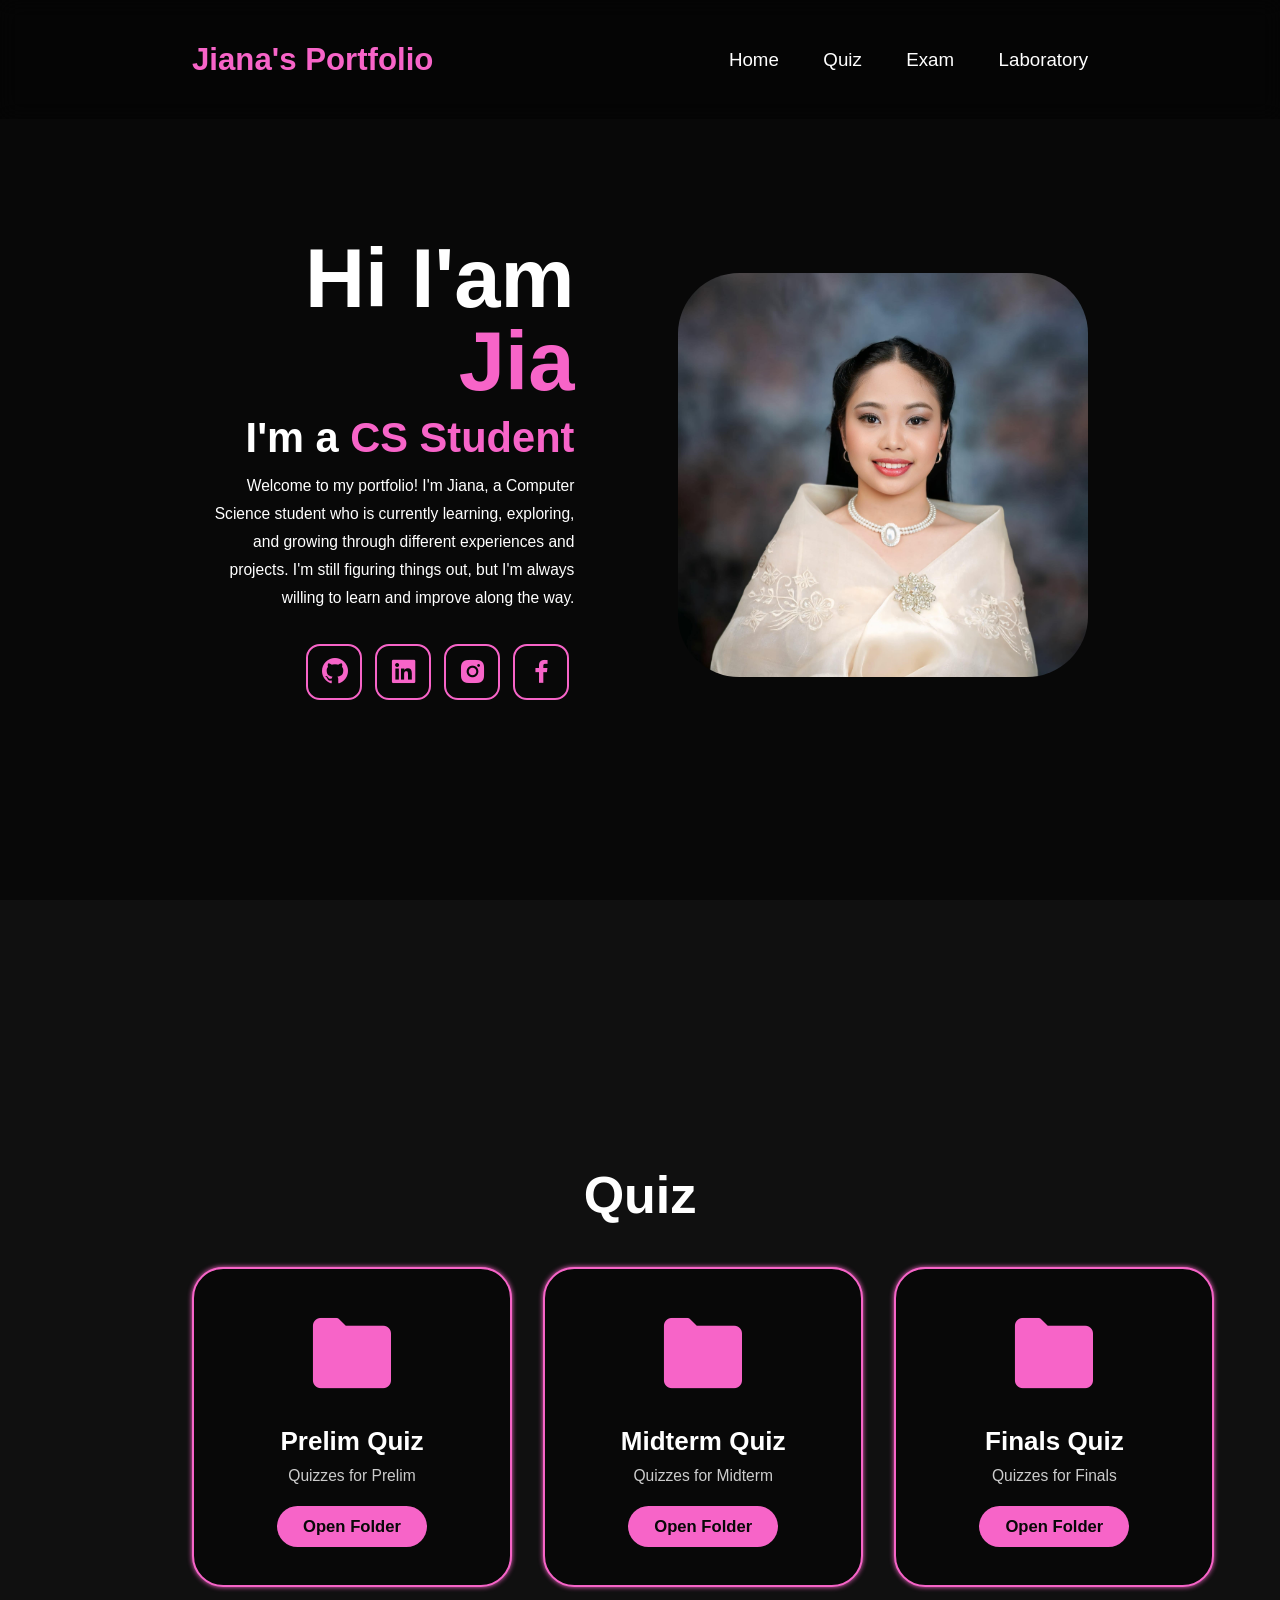
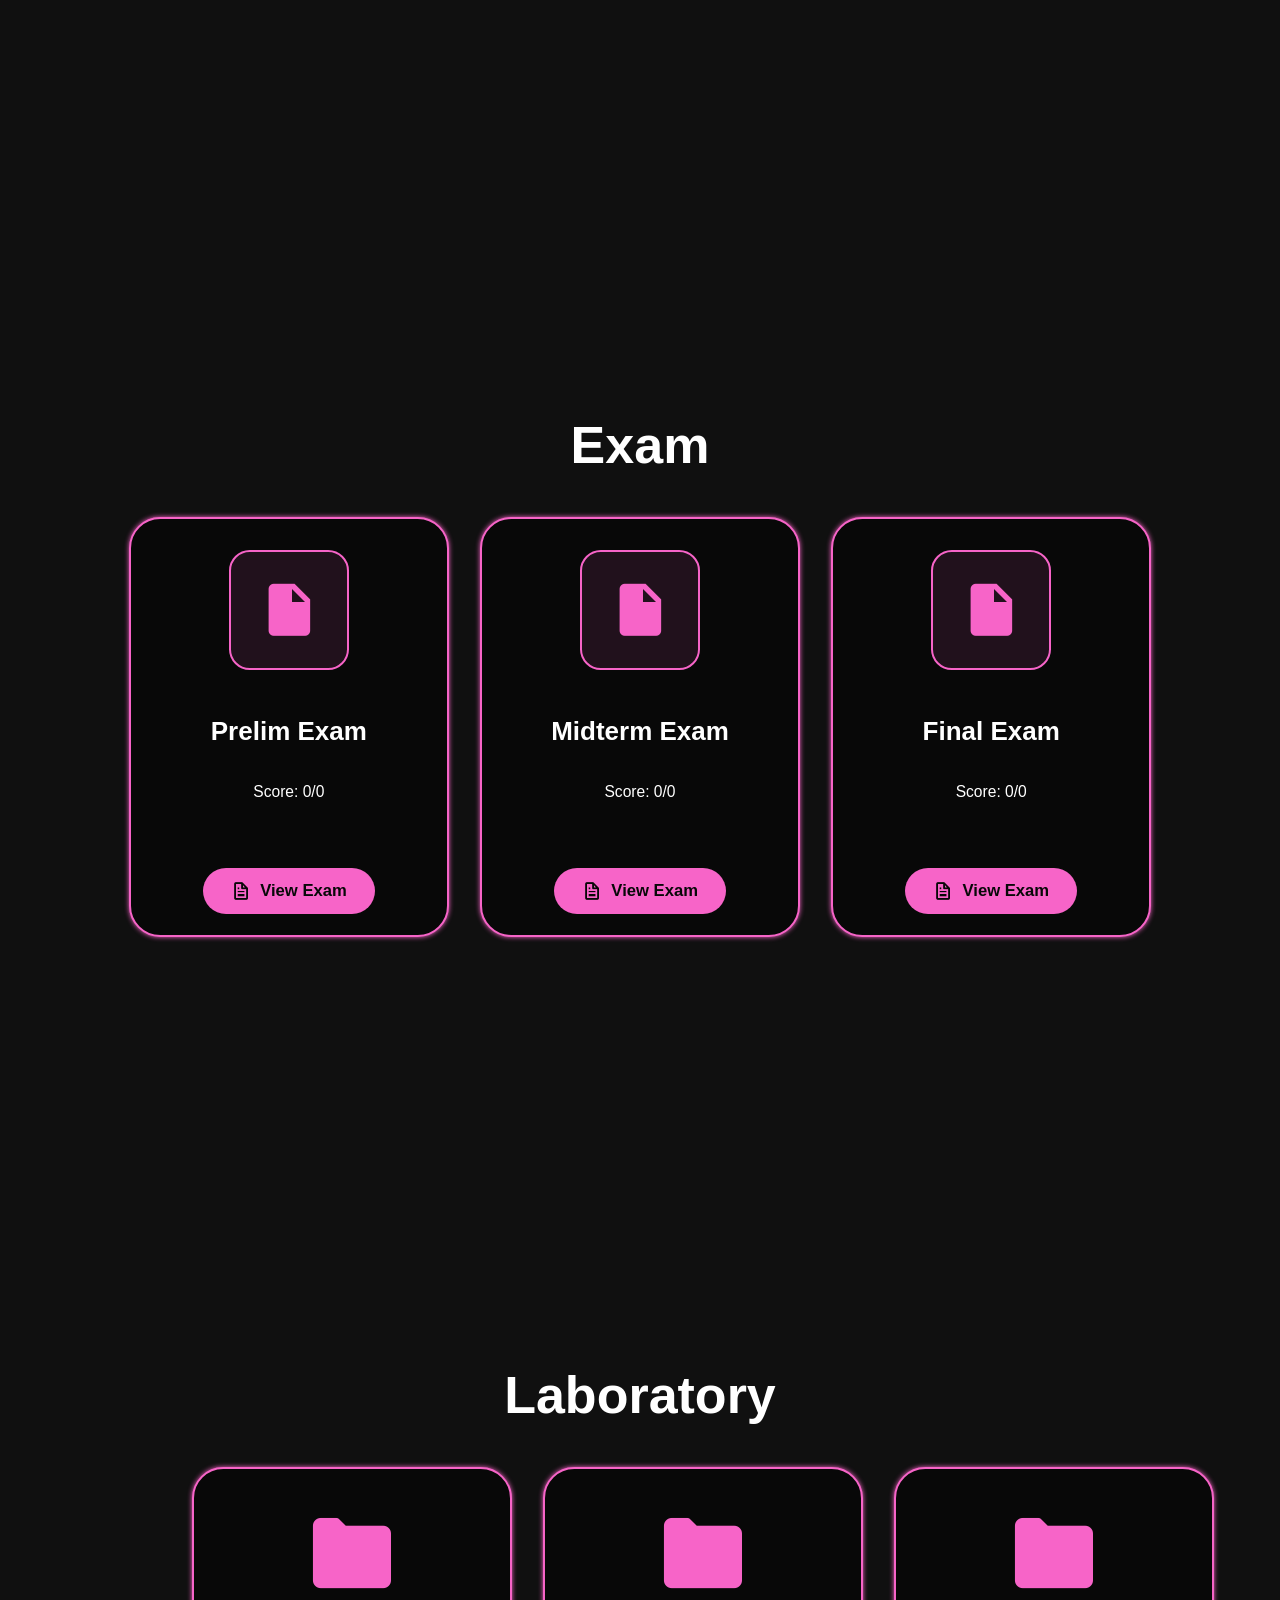
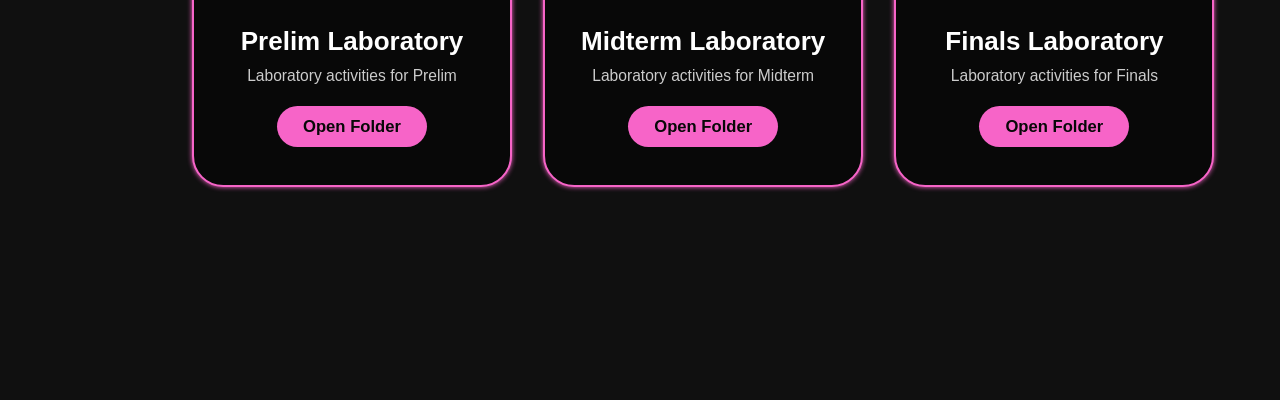
==== index.html @ 92d25e8b "Update index.html" ====
<!DOCTYPE html>
<html lang="en">

<head>
    <meta charset="UTF-8">
    <meta name="viewport" content="width=device-width, initial-scale=1.0">

    <title>Jiana | Portfolio</title>

    <link rel="stylesheet" href="style.css">

    <link href="https://unpkg.com/boxicons@2.1.4/css/boxicons.min.css"
        rel="stylesheet">
</head>

<body>

<!-- ETO HEADER BOI-->

    <header class="header">

        <a href="#home" class="logo">
            <span>Jiana's Portfolio</span>
        </a>

        <nav class="navbar">

            <a href="#home">Home</a>

            <a href="#quiz">Quiz</a>

            <a href="#exam">Exam</a>

            <a href="#laboratory">Laboratory</a>

        </nav>

    </header>

<!-- ETO HOME SECTION BOI-->

    <section class="home" id="home">

        <div class="home-content">

            <h1>
                Hi I'am <span>Jia</span>
            </h1>

            <h3>
                I'm a <span>CS Student</span>
            </h3>

            <p>
                Welcome to my portfolio! I'm Jiana, a Computer Science
                student who is currently learning, exploring, and growing
                through different experiences and projects. I'm still
                figuring things out, but I'm always willing to learn and
                improve along the way.
            </p>

<!-- ETO SOCMED SECTION BOI-->

            <div class="social-icons">

                <a href="https://github.com/jianamaee/jianamaee.github.io"
                    target="_blank">
                    <i class="bx bxl-github"></i>
                </a>

                <a href="https://www.linkedin.com/in/jiana-mae-pelones-a56b57372"
                    target="_blank">
                    <i class="bx bxl-linkedin-square"></i>
                </a>

                <a href="https://www.instagram.com/jmyowui/?__pwa=1"
                    target="_blank">
                    <i class="bx bxl-instagram-alt"></i>
                </a>

                <a href="https://web.facebook.com/"
                    target="_blank">
                    <i class="bx bxl-facebook"></i>
                </a>

            </div>

        </div>

        <div class="home-img">

            <img src="images/formal.jpeg"
                alt="Jiana Formal Photo">

        </div>

    </section>

<!-- ETO QUIZ SECTION BOI-->

    <section class="projects" id="quiz">

        <h2 class="heading">
            Quiz
        </h2>

        <!-- QUIZ FOLDERS BOI -->

        <div class="folder-container"
            id="quiz-folder-container">

            <!-- PRELIM FOLDER BOI -->

            <div class="folder-card"
                onclick="openFolder('quiz-prelim', 'quiz')">

                <div class="folder-icon">
                    <i class="bx bxs-folder"></i>
                </div>

                <h3>
                    Prelim Quiz
                </h3>

                <p>
                    Quizzes for Prelim
                </p>

                <button class="folder-btn">
                    Open Folder
                </button>

            </div>

            <!-- MIDTERM FOLDER BOI -->

            <div class="folder-card"
                onclick="openFolder('quiz-midterm', 'quiz')">

                <div class="folder-icon">
                    <i class="bx bxs-folder"></i>
                </div>

                <h3>
                    Midterm Quiz
                </h3>

                <p>
                    Quizzes for Midterm
                </p>

                <button class="folder-btn">
                    Open Folder
                </button>

            </div>

            <!-- FINALS FOLDER BOI -->

            <div class="folder-card"
                onclick="openFolder('quiz-finals', 'quiz')">

                <div class="folder-icon">
                    <i class="bx bxs-folder"></i>
                </div>

                <h3>
                    Finals Quiz
                </h3>

                <p>
                    Quizzes for Finals
                </p>

                <button class="folder-btn">
                    Open Folder
                </button>

            </div>

        </div>

<!-- ETO PRELIM QUIZ SECTION BOI-->

        <div class="folder-content"
            id="quiz-prelim">

            <div class="folder-header">

                <button class="back-btn"
                    onclick="closeFolder('quiz-prelim', 'quiz')">

                    <i class="bx bx-arrow-back"></i>

                    Back to Quiz

                </button>


                <h2>

                    <i class="bx bxs-folder"></i>

                    Prelim Quiz

                </h2>

            </div>


            <div class="file-container">


                <!-- QUIZ 1 -->

                <div class="file-card">

                    <img src="quiz1.png"
                        alt="Quiz 1">

                    <div class="file-info">

                        <h3>
                            Quiz 1
                        </h3>

                        <p>
                            Score: 16/20
                        </p>

                        <a href="https://docs.google.com/forms/d/e/1FAIpQLSeJZP2SgU9NLHQfb4VTWQgfbQNA5-IDbpZN1yEK4TY5fTyEYQ/alreadyresponded?hr_submission=ChkIm52i_74UEhAIvcutxLwZEgcIxJjEza4ZEAE"
                            target="_blank"
                            class="btn">

                            <i class="bx bx-file"></i>

                            View Quiz

                        </a>

                    </div>

                </div>


                <!-- QUIZ 2 -->

                <div class="file-card">

                    <div class="file-icon">

                        <i class="bx bxs-file-blank"></i>

                    </div>

                    <div class="file-info">

                        <h3>
                            Quiz 2
                        </h3>

                        <p>
                            Coming soon
                        </p>

                        <a href="#"
                            class="btn disabled-btn">

                            <i class="bx bx-lock"></i>

                            Not Available

                        </a>

                    </div>

                </div>

                <!-- QUIZ 3 -->

                <div class="file-card">

                    <div class="file-icon">

                        <i class="bx bxs-file-blank"></i>

                    </div>

                    <div class="file-info">

                        <h3>
                            Quiz 3
                        </h3>

                        <p>
                            Coming soon
                        </p>

                        <a href="#"
                            class="btn disabled-btn">

                            <i class="bx bx-lock"></i>

                            Not Available

                        </a>

                    </div>

                </div>

            </div>

        </div>

<!-- ETO MIDTERM QUIZ SECTION BOI-->

        <div class="folder-content"
            id="quiz-midterm">

            <div class="folder-header">

                <button class="back-btn"
                    onclick="closeFolder('quiz-midterm', 'quiz')">

                    <i class="bx bx-arrow-back"></i>

                    Back to Quiz

                </button>


                <h2>

                    <i class="bx bxs-folder"></i>

                    Midterm Quiz

                </h2>

            </div>


            <div class="file-container">


                <div class="file-card">

                    <div class="file-icon">

                        <i class="bx bxs-file-blank"></i>

                    </div>

                    <div class="file-info">

                        <h3>
                            Quiz 1
                        </h3>

                        <p>
                            Coming soon
                        </p>

                        <a href="#"
                            class="btn disabled-btn">

                            <i class="bx bx-lock"></i>

                            Not Available

                        </a>

                    </div>

                </div>


                <div class="file-card">

                    <div class="file-icon">

                        <i class="bx bxs-file-blank"></i>

                    </div>

                    <div class="file-info">

                        <h3>
                            Quiz 2
                        </h3>

                        <p>
                            Coming soon
                        </p>

                        <a href="#"
                            class="btn disabled-btn">

                            <i class="bx bx-lock"></i>

                            Not Available

                        </a>

                    </div>

                </div>

            </div>

        </div>

<!-- ETO FINALS QUIZ SECTION BOI-->

        <div class="folder-content"
            id="quiz-finals">

            <div class="folder-header">

                <button class="back-btn"
                    onclick="closeFolder('quiz-finals', 'quiz')">

                    <i class="bx bx-arrow-back"></i>

                    Back to Quiz

                </button>

                <h2>

                    <i class="bx bxs-folder"></i>

                    Finals Quiz

                </h2>

            </div>

            <div class="file-container">

                <div class="file-card">

                    <div class="file-icon">

                        <i class="bx bxs-file-blank"></i>

                    </div>

                    <div class="file-info">

                        <h3>
                            Quiz 1
                        </h3>

                        <p>
                            Coming soon
                        </p>

                        <a href="#"
                            class="btn disabled-btn">

                            <i class="bx bx-lock"></i>

                            Not Available

                        </a>

                    </div>

                </div>


                <div class="file-card">

                    <div class="file-icon">

                        <i class="bx bxs-file-blank"></i>

                    </div>

                    <div class="file-info">

                        <h3>
                            Quiz 2
                        </h3>

                        <p>
                            Coming soon
                        </p>

                        <a href="#"
                            class="btn disabled-btn">

                            <i class="bx bx-lock"></i>

                            Not Available

                        </a>

                    </div>

                </div>

            </div>

        </div>

    </section>



<!-- ETO EXAM SECTION BOI-->

<section class="projects" id="exam">

    <h2 class="heading">
        Exam
    </h2>


    <div class="projects-box">

        <!-- PRELIM EXAM -->

        <div class="project-card">

            <div class="file-icon">

                <i class="bx bxs-file-blank"></i>

            </div>

            <h3>
                Prelim Exam
            </h3>

            <p>
                Score: 0/0
            </p>

            <a href="#"
                target="_blank"
                class="btn">

                <i class="bx bx-file"></i>

                View Exam

            </a>

        </div>

        <!-- MIDTERM EXAM -->

        <div class="project-card">

            <div class="file-icon">

                <i class="bx bxs-file-blank"></i>

            </div>

            <h3>
                Midterm Exam
            </h3>

            <p>
                Score: 0/0
            </p>

            <a href="#"
                target="_blank"
                class="btn">

                <i class="bx bx-file"></i>

                View Exam

            </a>

        </div>

        <!-- FINALS EXAM -->

        <div class="project-card">

            <div class="file-icon">

                <i class="bx bxs-file-blank"></i>

            </div>

            <h3>
                Final Exam
            </h3>

            <p>
                Score: 0/0
            </p>

            <a href="#"
                target="_blank"
                class="btn">

                <i class="bx bx-file"></i>

                View Exam

            </a>

        </div>


    </div>

</section>

    <!-- LABORATORY SECTION BOI-->

    <section class="projects" id="laboratory">

        <h2 class="heading">
            Laboratory
        </h2>

        <!-- LABORATORY FOLDERS -->

        <div class="folder-container"
            id="laboratory-folder-container">


            <!-- PRELIM -->

            <div class="folder-card"
                onclick="openFolder('lab-prelim', 'laboratory')">

                <div class="folder-icon">
                    <i class="bx bxs-folder"></i>
                </div>

                <h3>
                    Prelim Laboratory
                </h3>

                <p>
                    Laboratory activities for Prelim
                </p>

                <button class="folder-btn">
                    Open Folder
                </button>

            </div>

            <!-- MIDTERM -->

            <div class="folder-card"
                onclick="openFolder('lab-midterm', 'laboratory')">

                <div class="folder-icon">
                    <i class="bx bxs-folder"></i>
                </div>

                <h3>
                    Midterm Laboratory
                </h3>

                <p>
                    Laboratory activities for Midterm
                </p>

                <button class="folder-btn">
                    Open Folder
                </button>

            </div>

            <!-- FINALS -->

            <div class="folder-card"
                onclick="openFolder('lab-finals', 'laboratory')">

                <div class="folder-icon">
                    <i class="bx bxs-folder"></i>
                </div>

                <h3>
                    Finals Laboratory
                </h3>

                <p>
                    Laboratory activities for Finals
                </p>

                <button class="folder-btn">
                    Open Folder
                </button>

            </div>

        </div>

        <!-- PRELIM LABORATORY -->

        <div class="folder-content"
            id="lab-prelim">

            <div class="folder-header">

                <button class="back-btn"
                    onclick="closeFolder('lab-prelim', 'laboratory')">

                    <i class="bx bx-arrow-back"></i>

                    Back to Laboratory

                </button>


                <h2>

                    <i class="bx bxs-folder"></i>

                    Prelim Laboratory

                </h2>

            </div>

            <div class="file-container">

                <!-- LAB 1 -->

                <div class="file-card">

                    <img src="lab1.png"
                        alt="Virtual Machine Deployment">

                    <div class="file-info">

                        <h3>
                            Virtual Machine Deployment
                        </h3>

                        <p>
                            Laboratory 1
                        </p>

                        <a href="lab1-Pelones.pdf"
                            target="_blank"
                            class="btn">

                            <i class="bx bx-file"></i>

                            View Laboratory

                        </a>

                    </div>

                </div>

                <!-- LAB 2 -->

                <div class="file-card">

                    <img src="lab2.png"
                        alt="Virtual Server Installation">

                    <div class="file-info">

                        <h3>
                            Virtual Server Installation
                        </h3>

                        <p>
                            Laboratory 2
                        </p>

                        <a href="LabAct2_Pelones.pdf"
                            target="_blank"
                            class="btn">

                            <i class="bx bx-file"></i>

                            View Laboratory

                        </a>

                    </div>

                </div>

                <!-- LAB 3 -->

                <div class="file-card">

                    <div class="file-icon">

                        <i class="bx bxs-file-pdf"></i>

                    </div>

                    <div class="file-info">

                        <h3>
                            Laboratory 3
                        </h3>

                        <p>
                            Coming soon
                        </p>

                        <a href="#"
                            class="btn disabled-btn">

                            <i class="bx bx-lock"></i>

                            Not Available

                        </a>

                    </div>

                </div>

            </div>

        </div>

        <!-- MIDTERM LABORATORY -->

        <div class="folder-content"
            id="lab-midterm">

            <div class="folder-header">

                <button class="back-btn"
                    onclick="closeFolder('lab-midterm', 'laboratory')">

                    <i class="bx bx-arrow-back"></i>

                    Back to Laboratory

                </button>

                <h2>

                    <i class="bx bxs-folder"></i>

                    Midterm Laboratory

                </h2>

            </div>

            <div class="file-container">

                <div class="file-card">

                    <div class="file-icon">

                        <i class="bx bxs-file-pdf"></i>

                    </div>

                    <div class="file-info">

                        <h3>
                            Laboratory 1
                        </h3>

                        <p>
                            Coming soon
                        </p>

                        <a href="#"
                            class="btn disabled-btn">

                            <i class="bx bx-lock"></i>

                            Not Available

                        </a>

                    </div>

                </div>

                <div class="file-card">

                    <div class="file-icon">

                        <i class="bx bxs-file-pdf"></i>

                    </div>

                    <div class="file-info">

                        <h3>
                            Laboratory 2
                        </h3>

                        <p>
                            Coming soon
                        </p>

                        <a href="#"
                            class="btn disabled-btn">

                            <i class="bx bx-lock"></i>

                            Not Available

                        </a>

                    </div>

                </div>

            </div>

        </div>

        <!-- FINALS LABORATORY -->

        <div class="folder-content"
            id="lab-finals">

            <div class="folder-header">

                <button class="back-btn"
                    onclick="closeFolder('lab-finals', 'laboratory')">

                    <i class="bx bx-arrow-back"></i>

                    Back to Laboratory

                </button>

                <h2>

                    <i class="bx bxs-folder"></i>

                    Finals Laboratory

                </h2>

            </div>

            <div class="file-container">

                <div class="file-card">

                    <div class="file-icon">

                        <i class="bx bxs-file-pdf"></i>

                    </div>

                    <div class="file-info">

                        <h3>
                            Laboratory 1
                        </h3>

                        <p>
                            Coming soon
                        </p>

                        <a href="#"
                            class="btn disabled-btn">

                            <i class="bx bx-lock"></i>

                            Not Available

                        </a>

                    </div>

                </div>

                <div class="file-card">

                    <div class="file-icon">

                        <i class="bx bxs-file-pdf"></i>

                    </div>

                    <div class="file-info">

                        <h3>
                            Laboratory 2
                        </h3>

                        <p>
                            Coming soon
                        </p>

                        <a href="#"
                            class="btn disabled-btn">

                            <i class="bx bx-lock"></i>

                            Not Available

                        </a>

                    </div>

                </div>

            </div>

        </div>

    </section>

    <script src="script.js"></script>

</body>

</html>
---- style.css ----
* {
margin: 0;
padding: 0;
box-sizing: border-box;
text-decoration: none;
scroll-behavior: smooth;
font-family: coolvetica, sans-serif;
}

:root {
--bg-color: #080808;
--second-bg-color: #101010;
--text-color: #ffffff;
--main-color: #f764c8;
}

html {
font-size: 65%;
overflow-x: hidden;
scroll-behavior: smooth;
}

body {
background: var(--bg-color);
color: var(--text-color);
}

.header {
position: fixed;
width: 100%;
top: 0;
left: 0;
padding: 4rem 15%;
background: rgba(0, 0, 0, 0.3);
backdrop-filter: blur(10px);
display: flex;
justify-content: space-between;
align-items: center;
z-index: 1000;
}

.logo {
font-size: 3rem;
color: var(--text-color);
font-weight: 800;
cursor: pointer;
transition: 0.3s ease-in-out;
}

.logo:hover {
transform: scale(1.1);
}

span {
color: var(--main-color);
}

.navbar a {
font-size: 1.8rem;
color: var(--text-color);
margin-left: 4rem;
font-weight: 500;
transition: 0.3s ease-in-out;
border-bottom: 3px solid transparent;
}

.navbar a:hover {
color: var(--main-color);
border-bottom: 3px solid var(--main-color);
}

section {
min-height: 100vh;
height: 100vh;
padding: 12rem 15% 5rem;
scroll-margin-top: 0;
}

.home {
min-height: 100vh;
height: 100vh;
display: flex;
align-items: center;
justify-content: center;
gap: 10rem;
padding: 10rem 15% 5rem;
}

.home-content {
display: flex;
flex-direction: column;
align-items: flex-end;
text-align: right;
}

.home-content h1 {
font-size: 8rem;
font-weight: 700;
margin-top: 1.5rem;
line-height: 1;
}

.home-content h3 {
margin: 1rem 0;
font-size: 4rem;
}

.home-content p {
font-size: 1.5rem;
font-weight: 500;
line-height: 1.8;
}

.home-img img {
width: 32vw;
border-radius: 15%;
transition: 0.4s ease-in-out;
}

.social-icons a {
display: inline-flex;
justify-content: center;
align-items: center;
font-size: 3rem;
padding: 1rem;
background: transparent;
border: 2px solid var(--main-color);
border-radius: 25%;
color: var(--main-color);
margin: 3rem 0.5rem;
transition: 0.5s ease-in-out;
}

.social-icons a:hover {
color: var(--text-color);
background: var(--main-color);
}     

.btn {
display: inline-flex;
align-items: center;
justify-content: center;
gap: 0.5rem;
padding: 1rem 2.5rem;
background: var(--main-color);
color: #080808;
border: 2px solid transparent;
border-radius: 3rem;
font-size: 1.6rem;
font-weight: 600;
cursor: pointer;
transition: 0.3s ease-in-out;
}

.btn:hover {
transform: scale(1.05);
}

::-webkit-scrollbar {
width: 20px;
}

::-webkit-scrollbar-thumb {
background-color: var(--main-color);
}

::-webkit-scrollbar-track {
background-color: var(--bg-color);
}

.projects {
height: 100vh;
min-height: 100vh;
background-color: var(--second-bg-color);
display: flex;
flex-direction: column;
align-items: center;
justify-content: center;
padding: 10rem 15% 5rem;
overflow: hidden;
}

.projects .heading {
text-align: center;
font-size: 5rem;
margin-bottom: 4rem;
color: var(--text-color);
}

.folder-container {
width: 100%;
display: grid;
grid-template-columns: repeat(3, 1fr);
justify-items: center;
align-items: stretch;
gap: 3rem;
}

.folder-card {
width: 320px;
min-height: 320px;
background-color: var(--bg-color);
border: 2px solid var(--main-color);
border-radius: 3rem;
padding: 3rem 2rem;
display: flex;
flex-direction: column;
align-items: center;
justify-content: center;
text-align: center;
cursor: pointer;
box-shadow: 0 0 5px var(--main-color);
transition: 0.3s ease;
}

.folder-card:hover {
transform: translateY(-10px);
box-shadow:
    0 0 15px var(--main-color),
    0 0 30px rgba(247, 100, 200, 0.3);
}

.folder-icon {
font-size: 9rem;
color: var(--main-color);
margin-bottom: 1rem;
transition: 0.3s ease;
}

.folder-card:hover .folder-icon {
transform: scale(1.1);
}

.folder-card h3 {
font-size: 2.5rem;
margin-bottom: 1rem;
}

.folder-card p {
font-size: 1.5rem;
color: #cccccc;
margin-bottom: 2rem;
}

.folder-btn {
padding: 1rem 2.5rem;
border: none;
border-radius: 3rem;
background-color: var(--main-color);
color: var(--bg-color);
font-size: 1.6rem;
font-weight: 600;
cursor: pointer;
transition: 0.3s ease;
}

.folder-btn:hover {
transform: scale(1.05);
}

.folder-content {
display: none;
width: 100%;
height: 100%;
animation: folderOpen 0.4s ease;
}

.folder-content.active {
display: block;
}

@keyframes folderOpen {
from {
    opacity: 0;
    transform: translateY(20px);
}

to {
    opacity: 1;
    transform: translateY(0);
    }

}

.folder-header {
width: 100%;
display: flex;
flex-direction: column;
align-items: flex-start;
gap: 2rem;
margin-bottom: 4rem;
}

.folder-header h2 {
font-size: 4rem;
color: var(--text-color);
display: flex;
align-items: center;
gap: 1rem;
}

.folder-header h2 i {
color: var(--main-color);
}

.back-btn {
display: flex;
align-items: center;
gap: 0.7rem;
background: transparent;
color: var(--main-color);
border: 2px solid var(--main-color);
border-radius: 3rem;
padding: 1rem 2rem;
font-size: 1.5rem;
font-weight: 600;
cursor: pointer;
transition: 0.3s ease;
}

.back-btn:hover {
background-color: var(--main-color);
color: var(--bg-color);
transform: scale(1.03);
}

.file-container {
width: 100%;
display: grid;
grid-template-columns: repeat(3, 1fr);
gap: 3rem;
justify-items: center;
}

.file-card {
width: 320px;
min-height: 380px;
background-color: var(--bg-color);
border: 2px solid rgba(247, 100, 200, 0.5);
border-radius: 2.5rem;
padding: 2rem;
display: flex;
flex-direction: column;
align-items: center;
justify-content: center;
text-align: center;
transition: 0.3s ease;
}

.file-card:hover {
border-color: var(--main-color);
box-shadow: 0 0 15px var(--main-color);
transform: translateY(-5px);
}

.file-card img {
width: 240px;
height: 150px;
object-fit: cover;
border-radius: 1.5rem;
margin-bottom: 2rem;
}

.file-icon {
font-size: 10rem;
color: var(--main-color);
margin-bottom: 2rem;
}

.file-info h3 {
font-size: 2.2rem;
margin-bottom: 1rem;
}

.file-info p {
font-size: 1.5rem;
color: #cccccc;
margin-bottom: 2rem;
}

.disabled-btn {
background-color: #555555;
color: #aaaaaa;
cursor: not-allowed;
pointer-events: none;
}

@media (max-width: 1100px) {
.header {
padding: 3rem 5%;
}

section {
padding: 12rem 5% 5rem;
}

.home {
gap: 5rem;
}


.folder-container {
grid-template-columns: repeat(2, 1fr);
}


.file-container {
grid-template-columns: repeat(2, 1fr);
}

.folder-card {
width: 300px;
}


.file-card {
width: 300px;
}

}

@media (max-width: 750px) {

.header {
    padding: 2rem 5%;
    }

.logo {
    font-size: 2.2rem;
    }

.navbar a {
    font-size: 1.5rem;
    margin-left: 1.5rem;
    }

.home {
    flex-direction: column;
    gap: 4rem;
    }

.home-content {
    align-items: center;
    text-align: center;
    }

.home-content h1 {
    font-size: 5rem;
    }

.home-content h3 {
    font-size: 2.5rem;
    }

.home-img img {
    width: 50vw;
    }

.projects {
    height: auto;
    min-height: 100vh;
    overflow: visible;
    }

.projects-box {
    grid-template-columns: 1fr;
    }

.folder-container {
    grid-template-columns: 1fr;
    }

.file-container {
    grid-template-columns: 1fr;
    }

.folder-card {
    width: 320px;
    }

.file-card {
    width: 320px;
    }

.projects .heading {
    font-size: 4rem;
    }

.folder-header h2 {
    font-size: 3rem;
    }

}

#exam .projects-box {
width: 100%;
display: grid;
grid-template-columns: repeat(3, 320px);
justify-content: center;
align-items: center;
gap: 3rem;
}

#exam .project-card {
width: 320px;
height: 420px;
display: flex;
flex-direction: column;
align-items: center;
justify-content: space-between;
text-align: center;
background-color: var(--bg-color);
border: 2px solid var(--main-color);
border-radius: 3rem;
padding: 2rem;
gap: 1rem;
overflow: hidden;
cursor: pointer;
box-shadow: 0 0 5px var(--main-color);
transition: 0.3s ease;
}

#exam .file-icon {
width: 120px;
height: 120px;
display: flex;
align-items: center;
justify-content: center;
margin-top: 1rem;
border-radius: 2rem;
background-color: rgba(247, 100, 200, 0.1);
border: 2px solid var(--main-color);
color: var(--main-color);
font-size: 6rem;
flex-shrink: 0;
transition: 0.3s ease;
}

#exam .project-card:hover .file-icon {
background-color: var(--main-color);
color: var(--bg-color);
transform: scale(1.05);
}

#exam .project-card h3 {
font-size: 2.5rem;
min-height: 60px;
display: flex;
align-items: center;
justify-content: center;
text-align: center;
}

#exam .project-card p {
font-size: 1.5rem;
min-height: 40px;
display: flex;
align-items: center;
justify-content: center;
}

#exam .project-card .btn {
display: inline-flex;
align-items: center;
justify-content: center;
gap: 0.8rem;
margin-top: auto;
}

#exam .project-card .btn i {
font-size: 2rem;
}

#exam .project-card:hover {
transform: translateY(-5px);
box-shadow:
    0 0 10px var(--main-color),
    0 0 25px rgba(247, 100, 200, 0.3);
}

@media (max-width: 1100px) {
#exam .projects-box {
    grid-template-columns: repeat(2, 320px);
    }
}

@media (max-width: 750px) {
#exam .projects-box {
    grid-template-columns: 1fr;
    }

#exam .project-card {
    width: 320px;
    height: 400px;
    }

#exam .file-icon {
    width: 100px;
    height: 100px;
    font-size: 5rem;
    }
}
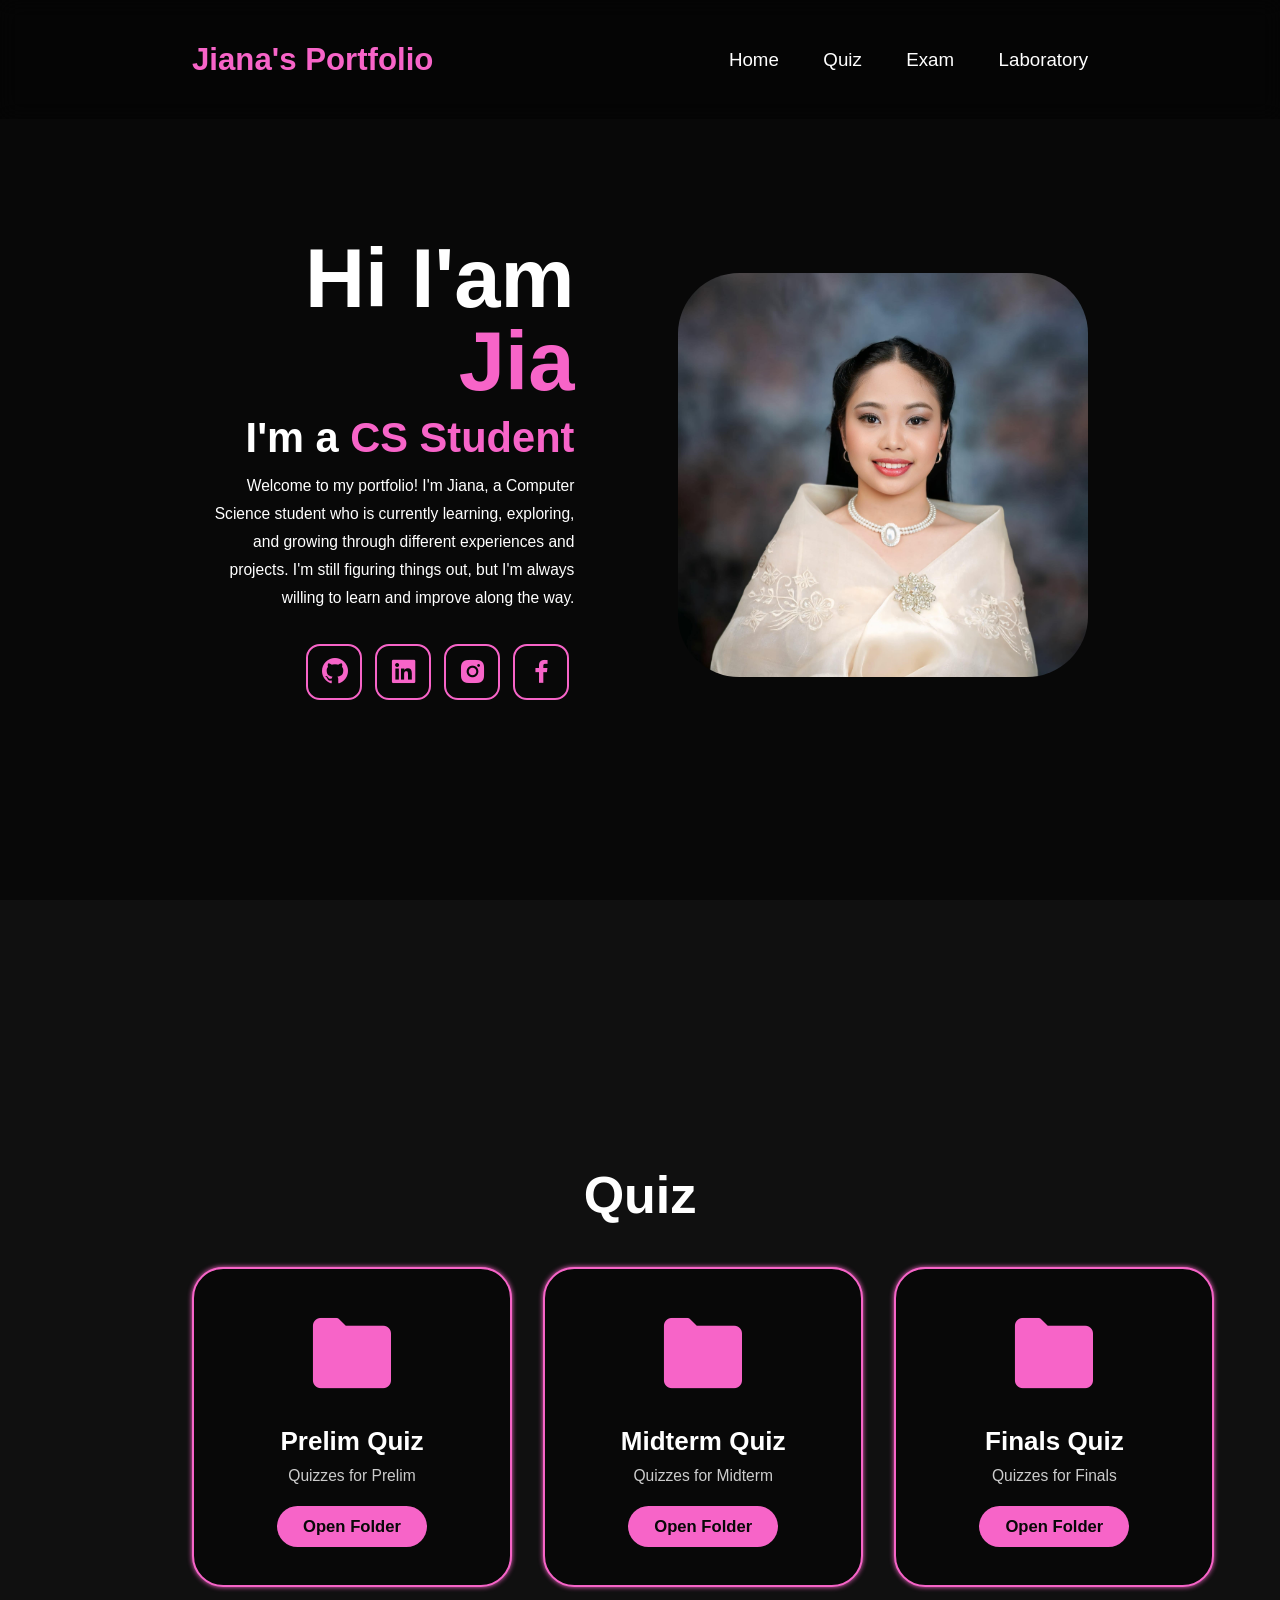
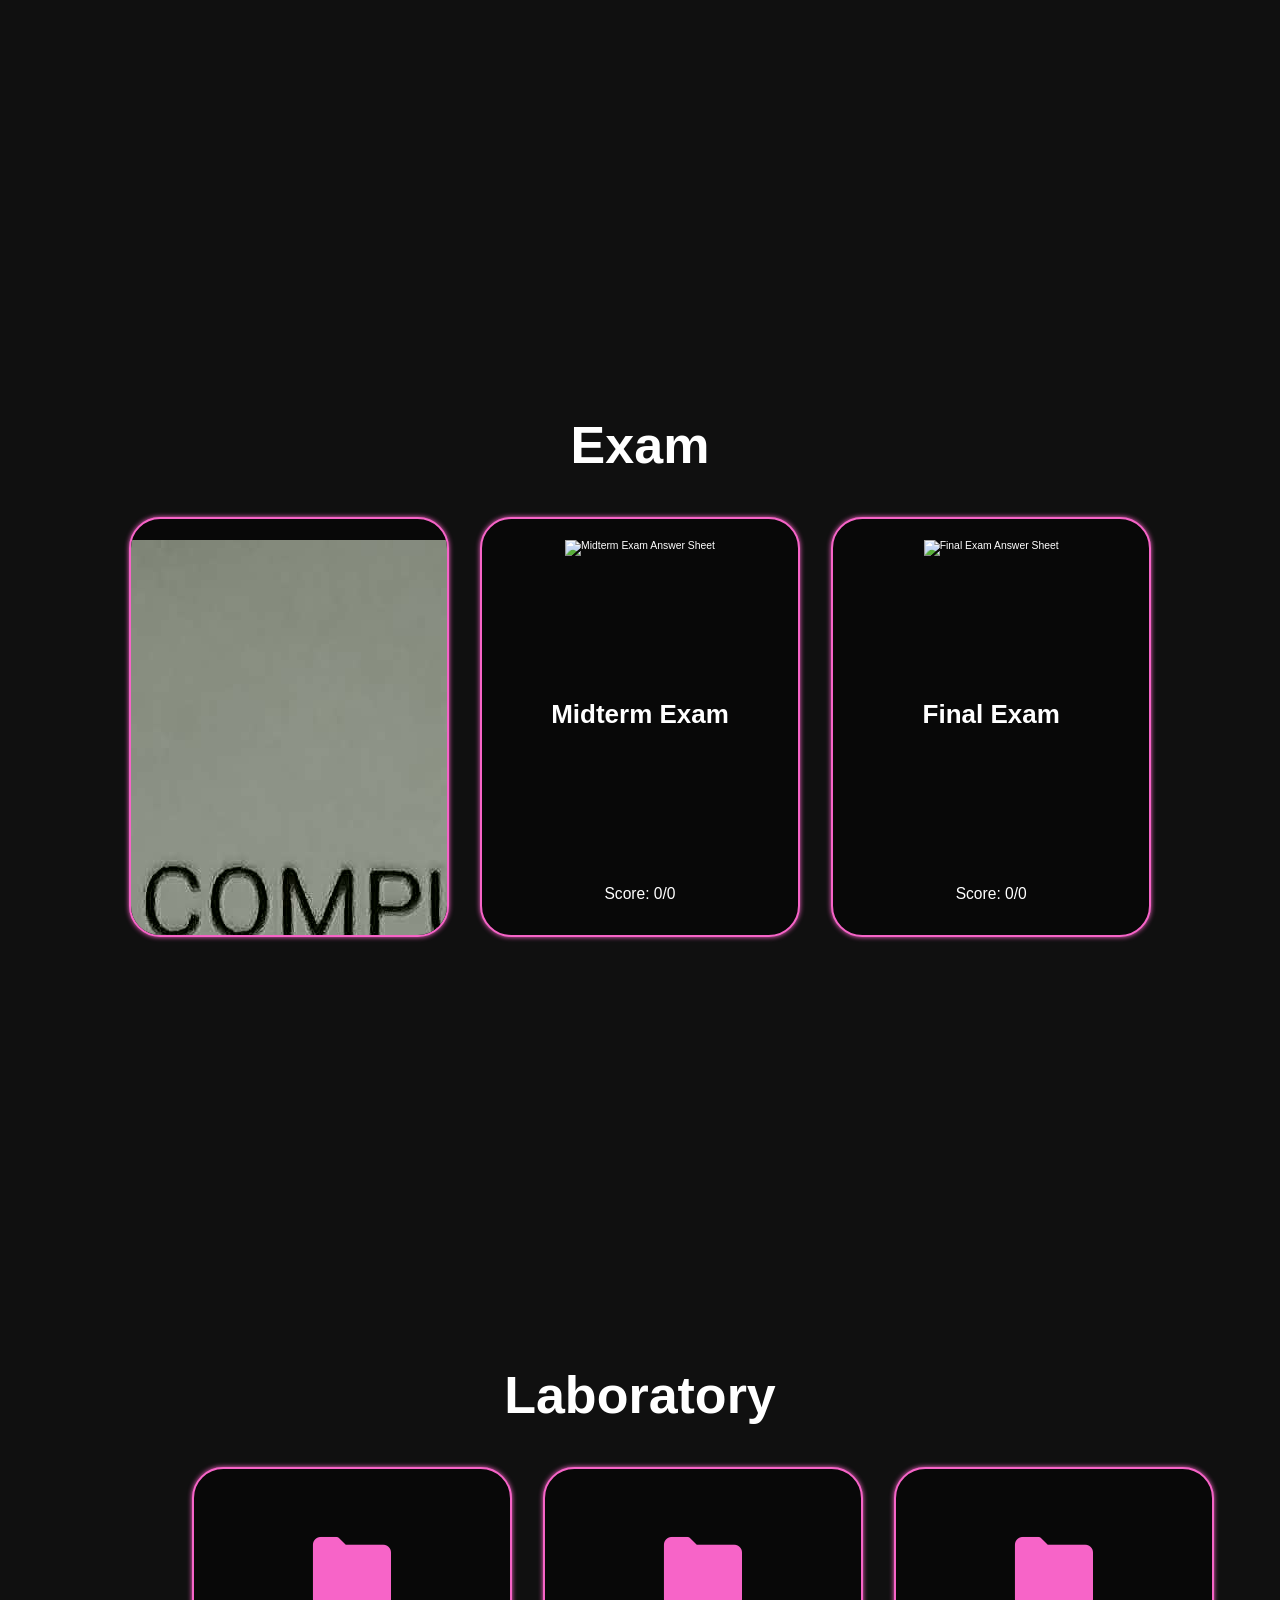
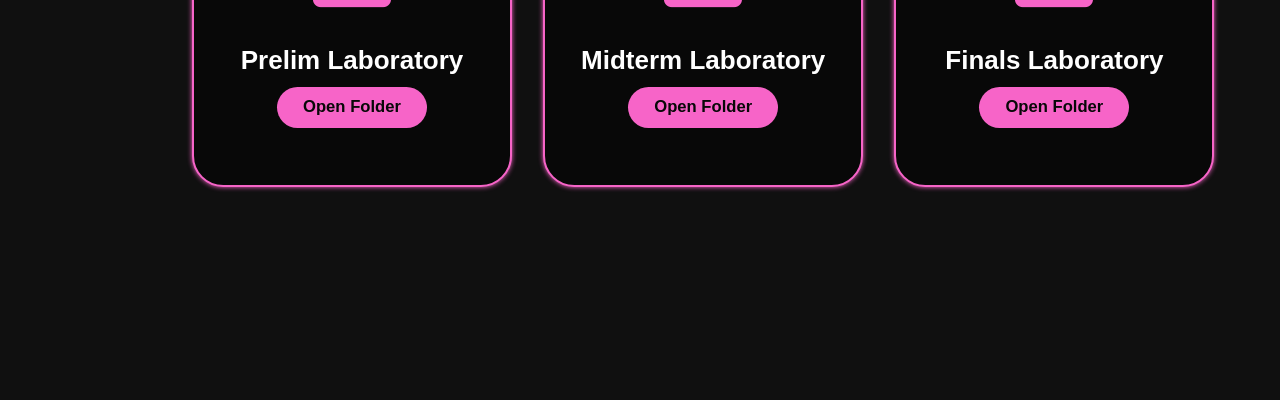
==== commit b6b755dc: "Update index.html" ====
--- a/index.html
+++ b/index.html
@@ -15,502 +15,503 @@
 
 <body>
 
-<!-- ETO HEADER BOI-->
-
-    <header class="header">
-
-        <a href="#home" class="logo">
-            <span>Jiana's Portfolio</span>
-        </a>
-
-        <nav class="navbar">
-
-            <a href="#home">Home</a>
-
-            <a href="#quiz">Quiz</a>
-
-            <a href="#exam">Exam</a>
-
-            <a href="#laboratory">Laboratory</a>
-
-        </nav>
-
-    </header>
-
-<!-- ETO HOME SECTION BOI-->
-
-    <section class="home" id="home">
-
-        <div class="home-content">
-
-            <h1>
-                Hi I'am <span>Jia</span>
-            </h1>
+<header class="header">
+
+    <a href="#home" class="logo">
+        <span>Jiana's Portfolio</span>
+    </a>
+
+    <nav class="navbar">
+
+        <a href="#home">Home</a>
+        <a href="#quiz">Quiz</a>
+        <a href="#exam">Exam</a>
+        <a href="#laboratory">Laboratory</a>
+
+    </nav>
+
+</header>
+
+<!-- ====HOME==== -->
+
+<section class="home" id="home">
+
+    <div class="home-content">
+
+        <h1>
+            Hi I'am <span>Jia</span>
+        </h1>
+
+        <h3>
+            I'm a <span>CS Student</span>
+        </h3>
+
+        <p>
+            Welcome to my portfolio! I'm Jiana, a Computer Science
+            student who is currently learning, exploring, and growing
+            through different experiences and projects. I'm still
+            figuring things out, but I'm always willing to learn and
+            improve along the way.
+        </p>
+
+        <div class="social-icons">
+
+            <a href="https://github.com/jianamaee/jianamaee.github.io"
+                target="_blank">
+                <i class="bx bxl-github"></i>
+            </a>
+
+            <a href="https://www.linkedin.com/in/jiana-mae-pelones-a56b57372"
+                target="_blank">
+                <i class="bx bxl-linkedin-square"></i>
+            </a>
+
+            <a href="https://www.instagram.com/jmyowui/?__pwa=1"
+                target="_blank">
+                <i class="bx bxl-instagram-alt"></i>
+            </a>
+
+            <a href="https://web.facebook.com/"
+                target="_blank">
+                <i class="bx bxl-facebook"></i>
+            </a>
+
+        </div>
+
+    </div>
+
+    <div class="home-img">
+
+        <img src="images/formal.jpeg"
+            alt="Jiana Formal Photo">
+
+    </div>
+
+</section>
+
+<!-- ====QUIZ==== -->
+
+<section class="projects" id="quiz">
+
+    <h2 class="heading">
+        Quiz
+    </h2>
+
+    <!-- QUIZ FOLDERS -->
+
+    <div class="folder-container"
+        id="quiz-folder-container">
+
+        <!-- PRELIM -->
+
+        <div class="folder-card"
+            onclick="openFolder('quiz-prelim', 'quiz')">
+
+            <div class="folder-icon">
+                <i class="bx bxs-folder"></i>
+            </div>
 
             <h3>
-                I'm a <span>CS Student</span>
+                Prelim Quiz
             </h3>
 
             <p>
-                Welcome to my portfolio! I'm Jiana, a Computer Science
-                student who is currently learning, exploring, and growing
-                through different experiences and projects. I'm still
-                figuring things out, but I'm always willing to learn and
-                improve along the way.
+                Quizzes for Prelim
             </p>
 
-<!-- ETO SOCMED SECTION BOI-->
-
-            <div class="social-icons">
-
-                <a href="https://github.com/jianamaee/jianamaee.github.io"
-                    target="_blank">
-                    <i class="bx bxl-github"></i>
-                </a>
-
-                <a href="https://www.linkedin.com/in/jiana-mae-pelones-a56b57372"
-                    target="_blank">
-                    <i class="bx bxl-linkedin-square"></i>
-                </a>
-
-                <a href="https://www.instagram.com/jmyowui/?__pwa=1"
-                    target="_blank">
-                    <i class="bx bxl-instagram-alt"></i>
-                </a>
-
-                <a href="https://web.facebook.com/"
-                    target="_blank">
-                    <i class="bx bxl-facebook"></i>
-                </a>
-
-            </div>
-
-        </div>
-
-        <div class="home-img">
-
-            <img src="images/formal.jpeg"
-                alt="Jiana Formal Photo">
-
-        </div>
-
-    </section>
-
-<!-- ETO QUIZ SECTION BOI-->
-
-    <section class="projects" id="quiz">
-
-        <h2 class="heading">
-            Quiz
-        </h2>
-
-        <!-- QUIZ FOLDERS BOI -->
-
-        <div class="folder-container"
-            id="quiz-folder-container">
-
-            <!-- PRELIM FOLDER BOI -->
-
-            <div class="folder-card"
-                onclick="openFolder('quiz-prelim', 'quiz')">
-
-                <div class="folder-icon">
-                    <i class="bx bxs-folder"></i>
-                </div>
-
-                <h3>
-                    Prelim Quiz
-                </h3>
-
-                <p>
-                    Quizzes for Prelim
-                </p>
-
-                <button class="folder-btn">
-                    Open Folder
-                </button>
-
-            </div>
-
-            <!-- MIDTERM FOLDER BOI -->
-
-            <div class="folder-card"
-                onclick="openFolder('quiz-midterm', 'quiz')">
-
-                <div class="folder-icon">
-                    <i class="bx bxs-folder"></i>
-                </div>
-
-                <h3>
-                    Midterm Quiz
-                </h3>
-
-                <p>
-                    Quizzes for Midterm
-                </p>
-
-                <button class="folder-btn">
-                    Open Folder
-                </button>
-
-            </div>
-
-            <!-- FINALS FOLDER BOI -->
-
-            <div class="folder-card"
-                onclick="openFolder('quiz-finals', 'quiz')">
-
-                <div class="folder-icon">
-                    <i class="bx bxs-folder"></i>
-                </div>
-
-                <h3>
-                    Finals Quiz
-                </h3>
-
-                <p>
-                    Quizzes for Finals
-                </p>
-
-                <button class="folder-btn">
-                    Open Folder
-                </button>
-
-            </div>
-
-        </div>
-
-<!-- ETO PRELIM QUIZ SECTION BOI-->
-
-        <div class="folder-content"
-            id="quiz-prelim">
-
-            <div class="folder-header">
-
-                <button class="back-btn"
-                    onclick="closeFolder('quiz-prelim', 'quiz')">
-
-                    <i class="bx bx-arrow-back"></i>
-
-                    Back to Quiz
-
-                </button>
-
-
-                <h2>
-
-                    <i class="bx bxs-folder"></i>
-
-                    Prelim Quiz
-
-                </h2>
-
-            </div>
-
-
-            <div class="file-container">
-
-
-                <!-- QUIZ 1 -->
-
-                <div class="file-card">
-
-                    <img src="quiz1.png"
-                        alt="Quiz 1">
-
-                    <div class="file-info">
-
-                        <h3>
-                            Quiz 1
-                        </h3>
-
-                        <p>
-                            Score: 16/20
-                        </p>
-
-                        <a href="https://docs.google.com/forms/d/e/1FAIpQLSeJZP2SgU9NLHQfb4VTWQgfbQNA5-IDbpZN1yEK4TY5fTyEYQ/alreadyresponded?hr_submission=ChkIm52i_74UEhAIvcutxLwZEgcIxJjEza4ZEAE"
-                            target="_blank"
-                            class="btn">
-
-                            <i class="bx bx-file"></i>
-
-                            View Quiz
-
-                        </a>
-
-                    </div>
-
-                </div>
-
-
-                <!-- QUIZ 2 -->
-
-                <div class="file-card">
-
-                    <div class="file-icon">
-
-                        <i class="bx bxs-file-blank"></i>
-
-                    </div>
-
-                    <div class="file-info">
-
-                        <h3>
-                            Quiz 2
-                        </h3>
-
-                        <p>
-                            Coming soon
-                        </p>
-
-                        <a href="#"
-                            class="btn disabled-btn">
-
-                            <i class="bx bx-lock"></i>
-
-                            Not Available
-
-                        </a>
-
-                    </div>
-
-                </div>
-
-                <!-- QUIZ 3 -->
-
-                <div class="file-card">
-
-                    <div class="file-icon">
-
-                        <i class="bx bxs-file-blank"></i>
-
-                    </div>
-
-                    <div class="file-info">
-
-                        <h3>
-                            Quiz 3
-                        </h3>
-
-                        <p>
-                            Coming soon
-                        </p>
-
-                        <a href="#"
-                            class="btn disabled-btn">
-
-                            <i class="bx bx-lock"></i>
-
-                            Not Available
-
-                        </a>
-
-                    </div>
-
-                </div>
-
-            </div>
-
-        </div>
-
-<!-- ETO MIDTERM QUIZ SECTION BOI-->
-
-        <div class="folder-content"
-            id="quiz-midterm">
-
-            <div class="folder-header">
-
-                <button class="back-btn"
-                    onclick="closeFolder('quiz-midterm', 'quiz')">
-
-                    <i class="bx bx-arrow-back"></i>
-
-                    Back to Quiz
-
-                </button>
-
-
-                <h2>
-
-                    <i class="bx bxs-folder"></i>
-
-                    Midterm Quiz
-
-                </h2>
-
-            </div>
-
-
-            <div class="file-container">
-
-
-                <div class="file-card">
-
-                    <div class="file-icon">
-
-                        <i class="bx bxs-file-blank"></i>
-
-                    </div>
-
-                    <div class="file-info">
-
-                        <h3>
-                            Quiz 1
-                        </h3>
-
-                        <p>
-                            Coming soon
-                        </p>
-
-                        <a href="#"
-                            class="btn disabled-btn">
-
-                            <i class="bx bx-lock"></i>
-
-                            Not Available
-
-                        </a>
-
-                    </div>
-
-                </div>
-
-
-                <div class="file-card">
-
-                    <div class="file-icon">
-
-                        <i class="bx bxs-file-blank"></i>
-
-                    </div>
-
-                    <div class="file-info">
-
-                        <h3>
-                            Quiz 2
-                        </h3>
-
-                        <p>
-                            Coming soon
-                        </p>
-
-                        <a href="#"
-                            class="btn disabled-btn">
-
-                            <i class="bx bx-lock"></i>
-
-                            Not Available
-
-                        </a>
-
-                    </div>
-
-                </div>
-
-            </div>
-
-        </div>
-
-<!-- ETO FINALS QUIZ SECTION BOI-->
-
-        <div class="folder-content"
-            id="quiz-finals">
-
-            <div class="folder-header">
-
-                <button class="back-btn"
-                    onclick="closeFolder('quiz-finals', 'quiz')">
-
-                    <i class="bx bx-arrow-back"></i>
-
-                    Back to Quiz
-
-                </button>
-
-                <h2>
-
-                    <i class="bx bxs-folder"></i>
-
-                    Finals Quiz
-
-                </h2>
-
-            </div>
-
-            <div class="file-container">
-
-                <div class="file-card">
-
-                    <div class="file-icon">
-
-                        <i class="bx bxs-file-blank"></i>
-
-                    </div>
-
-                    <div class="file-info">
-
-                        <h3>
-                            Quiz 1
-                        </h3>
-
-                        <p>
-                            Coming soon
-                        </p>
-
-                        <a href="#"
-                            class="btn disabled-btn">
-
-                            <i class="bx bx-lock"></i>
-
-                            Not Available
-
-                        </a>
-
-                    </div>
-
-                </div>
-
-
-                <div class="file-card">
-
-                    <div class="file-icon">
-
-                        <i class="bx bxs-file-blank"></i>
-
-                    </div>
-
-                    <div class="file-info">
-
-                        <h3>
-                            Quiz 2
-                        </h3>
-
-                        <p>
-                            Coming soon
-                        </p>
-
-                        <a href="#"
-                            class="btn disabled-btn">
-
-                            <i class="bx bx-lock"></i>
-
-                            Not Available
-
-                        </a>
-
-                    </div>
-
-                </div>
-
-            </div>
-
-        </div>
-
-    </section>
-
-
-
-<!-- ETO EXAM SECTION BOI-->
+            <button class="folder-btn">
+                Open Folder
+            </button>
+
+        </div>
+
+        <!-- MIDTERM -->
+
+        <div class="folder-card"
+            onclick="openFolder('quiz-midterm', 'quiz')">
+
+            <div class="folder-icon">
+                <i class="bx bxs-folder"></i>
+            </div>
+
+            <h3>
+                Midterm Quiz
+            </h3>
+
+            <p>
+                Quizzes for Midterm
+            </p>
+
+            <button class="folder-btn">
+                Open Folder
+            </button>
+
+        </div>
+
+        <!-- FINALS -->
+
+        <div class="folder-card"
+            onclick="openFolder('quiz-finals', 'quiz')">
+
+            <div class="folder-icon">
+                <i class="bx bxs-folder"></i>
+            </div>
+
+            <h3>
+                Finals Quiz
+            </h3>
+
+            <p>
+                Quizzes for Finals
+            </p>
+
+            <button class="folder-btn">
+                Open Folder
+            </button>
+
+        </div>
+
+    </div>
+
+    <!-- ====PRELIM QUIZ==== -->
+
+    <div class="folder-content"
+        id="quiz-prelim">
+
+        <div class="folder-header">
+
+            <button class="back-btn"
+                onclick="closeFolder('quiz-prelim', 'quiz')">
+
+                <i class="bx bx-arrow-back"></i>
+
+                Back to Quiz
+
+            </button>
+
+            <h2>
+
+                <i class="bx bxs-folder"></i>
+
+                Prelim Quiz
+
+            </h2>
+
+        </div>
+
+        <div class="file-container prelim-quiz-container">
+
+            <!-- QUIZ 1 -->
+
+            <div class="file-card">
+
+                <img src="images/quiz1.png"
+                    alt="Quiz 1">
+
+                <div class="file-info">
+
+                    <h3>
+                        Quiz 1
+                    </h3>
+
+                    <p>
+                        Score: 16/20
+                    </p>
+
+                    <a href="https://docs.google.com/forms/d/e/1FAIpQLSeJZP2SgU9NLHQfb4VTWQgfbQNA5-IDbpZN1yEK4TY5fTyEYQ/alreadyresponded?hr_submission=ChkIm52i_74UEhAIvcutxLwZEgcIxJjEza4ZEAE"
+                        target="_blank"
+                        class="btn">
+
+                        <i class="bx bx-file"></i>
+
+                        View Quiz
+
+                    </a>
+
+                </div>
+
+            </div>
+
+            <!-- QUIZ 2 -->
+
+            <div class="file-card">
+
+                <img src="pquiz2.png"
+                    alt="Quiz 2">
+
+                <div class="file-info">
+
+                    <h3>
+                        Quiz 2
+                    </h3>
+
+                    <p>
+                        Score: 20/20
+                    </p>
+
+                    <a href="https://docs.google.com/forms/d/e/1FAIpQLSeyN_-MtXS1zSC8uqIlaWroqShxCVnoOLWa-DVPZtJNWh3pFg/viewform?hr_submission=ChkIm52i_74UEhAI5Zrmv8cZEgcIxJjEza4ZEAE&authuser=0"
+                        target="_blank"
+                        class="btn">
+
+                        <i class="bx bx-file"></i>
+
+                        View Quiz
+
+                    </a>
+
+                </div>
+
+            </div>
+
+            <!-- QUIZ 3 -->
+
+            <div class="file-card">
+
+                <img src="pquiz3.png"
+                    alt="Quiz 3">
+
+                <div class="file-info">
+
+                    <h3>
+                        Quiz 3
+                    </h3>
+
+                    <p>
+                        Score: 20/20
+                    </p>
+
+                    <a href="https://docs.google.com/forms/d/e/1FAIpQLSfdylbyuFFLam3HgcmbaDrC8cjzXyUGOMSGbG6qVJNbjYAQAw/viewform?hr_submission=ChkIm52i_74UEhAIkLf-v8cZEgcIxJjEza4ZEAE&authuser=0"
+                        target="_blank"
+                        class="btn">
+
+                        <i class="bx bx-file"></i>
+
+                        View Quiz
+
+                    </a>
+
+                </div>
+
+            </div>
+
+            <!-- LONG QUIZ -->
+
+            <div class="file-card">
+
+                <img src="plongquiz.png"
+                    alt="Long Quiz">
+
+                <div class="file-info">
+
+                    <h3>
+                        Long Quiz
+                    </h3>
+
+                    <p>
+                        Score: 40/40
+                    </p>
+
+                    <a href="https://docs.google.com/forms/d/e/1FAIpQLSfRb6MkcbnQAy0Qe_ZzQptoY9D8QZ6IlVixPoQKdpqyWwcUvA/viewform?hr_submission=ChkIm52i_74UEhAImNnCv8cZEgcIxJjEza4ZEAE&authuser=0"
+                        target="_blank"
+                        class="btn">
+
+                        <i class="bx bx-file"></i>
+
+                        View Quiz
+
+                    </a>
+
+                </div>
+
+            </div>
+
+        </div>
+
+    </div>
+
+    <!-- =====MIDTERM QUIZ==== -->
+
+    <div class="folder-content"
+        id="quiz-midterm">
+
+        <div class="folder-header">
+
+            <button class="back-btn"
+                onclick="closeFolder('quiz-midterm', 'quiz')">
+
+                <i class="bx bx-arrow-back"></i>
+
+                Back to Quiz
+
+            </button>
+
+            <h2>
+
+                <i class="bx bxs-folder"></i>
+
+                Midterm Quiz
+
+            </h2>
+
+        </div>
+
+        <div class="file-container">
+
+            <div class="file-card">
+
+                <div class="file-icon">
+                    <i class="bx bxs-file-blank"></i>
+                </div>
+
+                <div class="file-info">
+
+                    <h3>
+                        Quiz 1
+                    </h3>
+
+                    <p>
+                        Coming soon
+                    </p>
+
+                    <a href="#"
+                        class="btn disabled-btn">
+
+                        <i class="bx bx-lock"></i>
+
+                        Not Available
+
+                    </a>
+
+                </div>
+
+            </div>
+
+            <div class="file-card">
+
+                <div class="file-icon">
+                    <i class="bx bxs-file-blank"></i>
+                </div>
+
+                <div class="file-info">
+
+                    <h3>
+                        Quiz 2
+                    </h3>
+
+                    <p>
+                        Coming soon
+                    </p>
+
+                    <a href="#"
+                        class="btn disabled-btn">
+
+                        <i class="bx bx-lock"></i>
+
+                        Not Available
+
+                    </a>
+
+                </div>
+
+            </div>
+
+        </div>
+
+    </div>
+
+    <!-- ====FINALS QUIZ==== -->
+
+    <div class="folder-content"
+        id="quiz-finals">
+
+        <div class="folder-header">
+
+            <button class="back-btn"
+                onclick="closeFolder('quiz-finals', 'quiz')">
+
+                <i class="bx bx-arrow-back"></i>
+
+                Back to Quiz
+
+            </button>
+
+            <h2>
+
+                <i class="bx bxs-folder"></i>
+
+                Finals Quiz
+
+            </h2>
+
+        </div>
+
+        <div class="file-container">
+
+            <div class="file-card">
+
+                <div class="file-icon">
+                    <i class="bx bxs-file-blank"></i>
+                </div>
+
+                <div class="file-info">
+
+                    <h3>
+                        Quiz 1
+                    </h3>
+
+                    <p>
+                        Coming soon
+                    </p>
+
+                    <a href="#"
+                        class="btn disabled-btn">
+
+                        <i class="bx bx-lock"></i>
+
+                        Not Available
+
+                    </a>
+
+                </div>
+
+            </div>
+
+            <div class="file-card">
+
+                <div class="file-icon">
+                    <i class="bx bxs-file-blank"></i>
+                </div>
+
+                <div class="file-info">
+
+                    <h3>
+                        Quiz 2
+                    </h3>
+
+                    <p>
+                        Coming soon
+                    </p>
+
+                    <a href="#"
+                        class="btn disabled-btn">
+
+                        <i class="bx bx-lock"></i>
+
+                        Not Available
+
+                    </a>
+
+                </div>
+
+            </div>
+
+        </div>
+
+    </div>
+
+</section>
+
+<!-- ====EXAM==== -->
 
 <section class="projects" id="exam">
 
@@ -518,48 +519,31 @@
         Exam
     </h2>
 
-
     <div class="projects-box">
 
         <!-- PRELIM EXAM -->
 
         <div class="project-card">
 
-            <div class="file-icon">
-
-                <i class="bx bxs-file-blank"></i>
-
-            </div>
+            <img src="prelimexam.jpg"
+                alt="Prelim Exam Answer Sheet">
 
             <h3>
                 Prelim Exam
             </h3>
 
             <p>
-                Score: 0/0
+                Score: 54/70
             </p>
 
-            <a href="#"
-                target="_blank"
-                class="btn">
-
-                <i class="bx bx-file"></i>
-
-                View Exam
-
-            </a>
-
         </div>
 
         <!-- MIDTERM EXAM -->
 
         <div class="project-card">
 
-            <div class="file-icon">
-
-                <i class="bx bxs-file-blank"></i>
-
-            </div>
+            <img src="midtermexam.jpg"
+                alt="Midterm Exam Answer Sheet">
 
             <h3>
                 Midterm Exam
@@ -569,27 +553,14 @@
                 Score: 0/0
             </p>
 
-            <a href="#"
-                target="_blank"
-                class="btn">
-
-                <i class="bx bx-file"></i>
-
-                View Exam
-
-            </a>
-
-        </div>
-
-        <!-- FINALS EXAM -->
+        </div>
+
+        <!-- FINAL EXAM -->
 
         <div class="project-card">
 
-            <div class="file-icon">
-
-                <i class="bx bxs-file-blank"></i>
-
-            </div>
+            <img src="finalexam.jpg"
+                alt="Final Exam Answer Sheet">
 
             <h3>
                 Final Exam
@@ -599,428 +570,368 @@
                 Score: 0/0
             </p>
 
-            <a href="#"
-                target="_blank"
-                class="btn">
-
-                <i class="bx bx-file"></i>
-
-                View Exam
-
-            </a>
-
-        </div>
-
+        </div>
 
     </div>
 
 </section>
 
-    <!-- LABORATORY SECTION BOI-->
-
-    <section class="projects" id="laboratory">
-
-        <h2 class="heading">
-            Laboratory
-        </h2>
-
-        <!-- LABORATORY FOLDERS -->
-
-        <div class="folder-container"
-            id="laboratory-folder-container">
-
-
-            <!-- PRELIM -->
-
-            <div class="folder-card"
-                onclick="openFolder('lab-prelim', 'laboratory')">
-
-                <div class="folder-icon">
-                    <i class="bx bxs-folder"></i>
-                </div>
-
-                <h3>
-                    Prelim Laboratory
-                </h3>
-
-                <p>
-                    Laboratory activities for Prelim
-                </p>
-
-                <button class="folder-btn">
-                    Open Folder
-                </button>
-
-            </div>
-
-            <!-- MIDTERM -->
-
-            <div class="folder-card"
-                onclick="openFolder('lab-midterm', 'laboratory')">
-
-                <div class="folder-icon">
-                    <i class="bx bxs-folder"></i>
-                </div>
-
-                <h3>
-                    Midterm Laboratory
-                </h3>
-
-                <p>
-                    Laboratory activities for Midterm
-                </p>
-
-                <button class="folder-btn">
-                    Open Folder
-                </button>
-
-            </div>
-
-            <!-- FINALS -->
-
-            <div class="folder-card"
-                onclick="openFolder('lab-finals', 'laboratory')">
-
-                <div class="folder-icon">
-                    <i class="bx bxs-folder"></i>
-                </div>
-
-                <h3>
-                    Finals Laboratory
-                </h3>
-
-                <p>
-                    Laboratory activities for Finals
-                </p>
-
-                <button class="folder-btn">
-                    Open Folder
-                </button>
-
-            </div>
-
-        </div>
-
-        <!-- PRELIM LABORATORY -->
-
-        <div class="folder-content"
-            id="lab-prelim">
-
-            <div class="folder-header">
-
-                <button class="back-btn"
-                    onclick="closeFolder('lab-prelim', 'laboratory')">
-
-                    <i class="bx bx-arrow-back"></i>
-
-                    Back to Laboratory
-
-                </button>
-
-
-                <h2>
-
-                    <i class="bx bxs-folder"></i>
-
-                    Prelim Laboratory
-
-                </h2>
-
-            </div>
-
-            <div class="file-container">
-
-                <!-- LAB 1 -->
-
-                <div class="file-card">
-
-                    <img src="lab1.png"
-                        alt="Virtual Machine Deployment">
-
-                    <div class="file-info">
-
-                        <h3>
-                            Virtual Machine Deployment
-                        </h3>
-
-                        <p>
-                            Laboratory 1
-                        </p>
-
-                        <a href="lab1-Pelones.pdf"
-                            target="_blank"
-                            class="btn">
-
-                            <i class="bx bx-file"></i>
-
-                            View Laboratory
-
-                        </a>
-
-                    </div>
-
-                </div>
-
-                <!-- LAB 2 -->
-
-                <div class="file-card">
-
-                    <img src="lab2.png"
-                        alt="Virtual Server Installation">
-
-                    <div class="file-info">
-
-                        <h3>
-                            Virtual Server Installation
-                        </h3>
-
-                        <p>
-                            Laboratory 2
-                        </p>
-
-                        <a href="LabAct2_Pelones.pdf"
-                            target="_blank"
-                            class="btn">
-
-                            <i class="bx bx-file"></i>
-
-                            View Laboratory
-
-                        </a>
-
-                    </div>
-
-                </div>
-
-                <!-- LAB 3 -->
-
-                <div class="file-card">
-
-                    <div class="file-icon">
-
-                        <i class="bx bxs-file-pdf"></i>
-
-                    </div>
-
-                    <div class="file-info">
-
-                        <h3>
-                            Laboratory 3
-                        </h3>
-
-                        <p>
-                            Coming soon
-                        </p>
-
-                        <a href="#"
-                            class="btn disabled-btn">
-
-                            <i class="bx bx-lock"></i>
-
-                            Not Available
-
-                        </a>
-
-                    </div>
-
-                </div>
-
-            </div>
-
-        </div>
-
-        <!-- MIDTERM LABORATORY -->
-
-        <div class="folder-content"
-            id="lab-midterm">
-
-            <div class="folder-header">
-
-                <button class="back-btn"
-                    onclick="closeFolder('lab-midterm', 'laboratory')">
-
-                    <i class="bx bx-arrow-back"></i>
-
-                    Back to Laboratory
-
-                </button>
-
-                <h2>
-
-                    <i class="bx bxs-folder"></i>
-
-                    Midterm Laboratory
-
-                </h2>
-
-            </div>
-
-            <div class="file-container">
-
-                <div class="file-card">
-
-                    <div class="file-icon">
-
-                        <i class="bx bxs-file-pdf"></i>
-
-                    </div>
-
-                    <div class="file-info">
-
-                        <h3>
-                            Laboratory 1
-                        </h3>
-
-                        <p>
-                            Coming soon
-                        </p>
-
-                        <a href="#"
-                            class="btn disabled-btn">
-
-                            <i class="bx bx-lock"></i>
-
-                            Not Available
-
-                        </a>
-
-                    </div>
-
-                </div>
-
-                <div class="file-card">
-
-                    <div class="file-icon">
-
-                        <i class="bx bxs-file-pdf"></i>
-
-                    </div>
-
-                    <div class="file-info">
-
-                        <h3>
-                            Laboratory 2
-                        </h3>
-
-                        <p>
-                            Coming soon
-                        </p>
-
-                        <a href="#"
-                            class="btn disabled-btn">
-
-                            <i class="bx bx-lock"></i>
-
-                            Not Available
-
-                        </a>
-
-                    </div>
-
-                </div>
-
-            </div>
-
-        </div>
-
-        <!-- FINALS LABORATORY -->
-
-        <div class="folder-content"
-            id="lab-finals">
-
-            <div class="folder-header">
-
-                <button class="back-btn"
-                    onclick="closeFolder('lab-finals', 'laboratory')">
-
-                    <i class="bx bx-arrow-back"></i>
-
-                    Back to Laboratory
-
-                </button>
-
-                <h2>
-
-                    <i class="bx bxs-folder"></i>
-
-                    Finals Laboratory
-
-                </h2>
-
-            </div>
-
-            <div class="file-container">
-
-                <div class="file-card">
-
-                    <div class="file-icon">
-
-                        <i class="bx bxs-file-pdf"></i>
-
-                    </div>
-
-                    <div class="file-info">
-
-                        <h3>
-                            Laboratory 1
-                        </h3>
-
-                        <p>
-                            Coming soon
-                        </p>
-
-                        <a href="#"
-                            class="btn disabled-btn">
-
-                            <i class="bx bx-lock"></i>
-
-                            Not Available
-
-                        </a>
-
-                    </div>
-
-                </div>
-
-                <div class="file-card">
-
-                    <div class="file-icon">
-
-                        <i class="bx bxs-file-pdf"></i>
-
-                    </div>
-
-                    <div class="file-info">
-
-                        <h3>
-                            Laboratory 2
-                        </h3>
-
-                        <p>
-                            Coming soon
-                        </p>
-
-                        <a href="#"
-                            class="btn disabled-btn">
-
-                            <i class="bx bx-lock"></i>
-
-                            Not Available
-
-                        </a>
-
-                    </div>
-
-                </div>
-
-            </div>
-
-        </div>
-
-    </section>
-
-    <script src="script.js"></script>
+<!-- ====LABORATORY==== -->
+
+<section class="projects" id="laboratory">
+
+    <h2 class="heading">
+        Laboratory
+    </h2>
+
+    <!-- LAB FOLDERS -->
+
+    <div class="folder-container"
+        id="laboratory-folder-container">
+
+        <!-- PRELIM -->
+
+        <div class="folder-card"
+            onclick="openFolder('lab-prelim', 'laboratory')">
+
+            <div class="folder-icon">
+                <i class="bx bxs-folder"></i>
+            </div>
+
+            <h3>
+                Prelim Laboratory
+            </h3>
+
+            <button class="folder-btn">
+                Open Folder
+            </button>
+
+        </div>
+
+        <!-- MIDTERM -->
+
+        <div class="folder-card"
+            onclick="openFolder('lab-midterm', 'laboratory')">
+
+            <div class="folder-icon">
+                <i class="bx bxs-folder"></i>
+            </div>
+
+            <h3>
+                Midterm Laboratory
+            </h3>
+
+            <button class="folder-btn">
+                Open Folder
+            </button>
+
+        </div>
+
+        <!-- FINALS -->
+
+        <div class="folder-card"
+            onclick="openFolder('lab-finals', 'laboratory')">
+
+            <div class="folder-icon">
+                <i class="bx bxs-folder"></i>
+            </div>
+
+            <h3>
+                Finals Laboratory
+            </h3>
+
+            <button class="folder-btn">
+                Open Folder
+            </button>
+
+        </div>
+
+    </div>
+
+    <!-- ====PRELIM LABORATORY==== -->
+
+    <div class="folder-content"
+        id="lab-prelim">
+
+        <div class="folder-header">
+
+            <button class="back-btn"
+                onclick="closeFolder('lab-prelim', 'laboratory')">
+
+                <i class="bx bx-arrow-back"></i>
+
+                Back to Laboratory
+
+            </button>
+
+            <h2>
+
+                <i class="bx bxs-folder"></i>
+
+                Prelim Laboratory
+
+            </h2>
+
+        </div>
+
+
+        <div class="file-container prelim-lab-container">
+
+            <!-- LAB 1 -->
+
+            <div class="file-card">
+
+                <img src="lab1.png"
+                    alt="Virtual Machine Deployment">
+
+                <div class="file-info">
+
+                    <h3>
+                        Virtual Machine Deployment
+                    </h3>
+
+                    <p>
+                        Score: 85/100
+                    </p>
+
+                    <a href="lab1-Pelones.pdf"
+                        target="_blank"
+                        class="btn">
+
+                        <i class="bx bx-file"></i>
+
+                        View Laboratory 1
+
+                    </a>
+
+                </div>
+
+            </div>
+
+
+            <!-- LAB 2 -->
+
+            <div class="file-card">
+
+                <img src="lab2.png"
+                    alt="Virtual Server Installation">
+
+                <div class="file-info">
+
+                    <h3>
+                        Virtual Server Installation
+                    </h3>
+
+                    <p>
+                        Score: 100/100
+                    </p>
+
+                    <a href="LabAct2_Pelones.pdf"
+                        target="_blank"
+                        class="btn">
+
+                        <i class="bx bx-file"></i>
+
+                        View Laboratory 2
+
+                    </a>
+
+                </div>
+
+            </div>
+
+        </div>
+
+    </div>
+
+    <!-- ====MIDTERM LABORATORY==== -->
+
+    <div class="folder-content"
+        id="lab-midterm">
+
+        <div class="folder-header">
+
+            <button class="back-btn"
+                onclick="closeFolder('lab-midterm', 'laboratory')">
+
+                <i class="bx bx-arrow-back"></i>
+
+                Back to Laboratory
+
+            </button>
+
+            <h2>
+
+                <i class="bx bxs-folder"></i>
+
+                Midterm Laboratory
+
+            </h2>
+
+        </div>
+
+
+        <div class="file-container">
+
+            <div class="file-card">
+
+                <div class="file-icon">
+                    <i class="bx bxs-file-pdf"></i>
+                </div>
+
+                <div class="file-info">
+
+                    <h3>
+                        Laboratory 1
+                    </h3>
+
+                    <p>
+                        Coming soon
+                    </p>
+
+                    <a href="#"
+                        class="btn disabled-btn">
+
+                        <i class="bx bx-lock"></i>
+
+                        Not Available
+
+                    </a>
+
+                </div>
+
+            </div>
+
+
+            <div class="file-card">
+
+                <div class="file-icon">
+                    <i class="bx bxs-file-pdf"></i>
+                </div>
+
+                <div class="file-info">
+
+                    <h3>
+                        Laboratory 2
+                    </h3>
+
+                    <p>
+                        Coming soon
+                    </p>
+
+                    <a href="#"
+                        class="btn disabled-btn">
+
+                        <i class="bx bx-lock"></i>
+
+                        Not Available
+
+                    </a>
+
+                </div>
+
+            </div>
+
+        </div>
+
+    </div>
+
+    <!-- ====FINALS LABORATORY==== -->
+
+    <div class="folder-content"
+        id="lab-finals">
+
+        <div class="folder-header">
+
+            <button class="back-btn"
+                onclick="closeFolder('lab-finals', 'laboratory')">
+
+                <i class="bx bx-arrow-back"></i>
+
+                Back to Laboratory
+
+            </button>
+
+            <h2>
+
+                <i class="bx bxs-folder"></i>
+
+                Finals Laboratory
+
+            </h2>
+
+        </div>
+
+
+        <div class="file-container">
+
+            <div class="file-card">
+
+                <div class="file-icon">
+                    <i class="bx bxs-file-pdf"></i>
+                </div>
+
+                <div class="file-info">
+
+                    <h3>
+                        Laboratory 1
+                    </h3>
+
+                    <p>
+                        Coming soon
+                    </p>
+
+                    <a href="#"
+                        class="btn disabled-btn">
+
+                        <i class="bx bx-lock"></i>
+
+                        Not Available
+
+                    </a>
+
+                </div>
+
+            </div>
+
+
+            <div class="file-card">
+
+                <div class="file-icon">
+                    <i class="bx bxs-file-pdf"></i>
+                </div>
+
+                <div class="file-info">
+
+                    <h3>
+                        Laboratory 2
+                    </h3>
+
+                    <p>
+                        Coming soon
+                    </p>
+
+                    <a href="#"
+                        class="btn disabled-btn">
+
+                        <i class="bx bx-lock"></i>
+
+                        Not Available
+
+                    </a>
+
+                </div>
+
+            </div>
+
+        </div>
+
+    </div>
+
+</section>
+
+
+<script src="script.js"></script>
 
 </body>
-
 </html>
--- a/style.css
+++ b/style.css
@@ -177,7 +177,7 @@
 align-items: center;
 justify-content: center;
 padding: 10rem 15% 5rem;
-overflow: hidden;
+overflow: visible;
 }
 
 .projects .heading {
@@ -600,3 +600,56 @@
     font-size: 5rem;
     }
 }
+
+#quiz-prelim .file-container {
+    grid-template-columns: repeat(4, 1fr);
+    justify-content: center;
+    align-items: stretch;
+    gap: 2rem;
+}
+
+#quiz-prelim .file-card {
+    width: 100%;
+    min-width: 0;
+}
+
+#lab-prelim .file-container {
+    grid-template-columns: repeat(2, 320px);
+    justify-content: center;
+    align-items: center;
+    gap: 3rem;
+}
+
+#quiz-prelim {
+    overflow: visible;
+}
+
+#quiz-prelim .file-container {
+    overflow: visible;
+}
+
+@media (max-width: 1100px) {
+
+    #quiz-prelim .file-container {
+        grid-template-columns: repeat(2, 320px);
+        justify-content: center;
+    }
+
+    #lab-prelim .file-container {
+        grid-template-columns: repeat(2, 300px);
+        justify-content: center;
+    }
+
+}
+
+@media (max-width: 750px) {
+
+    #quiz-prelim .file-container {
+        grid-template-columns: 1fr;
+    }
+
+    #lab-prelim .file-container {
+        grid-template-columns: 1fr;
+    }
+
+}
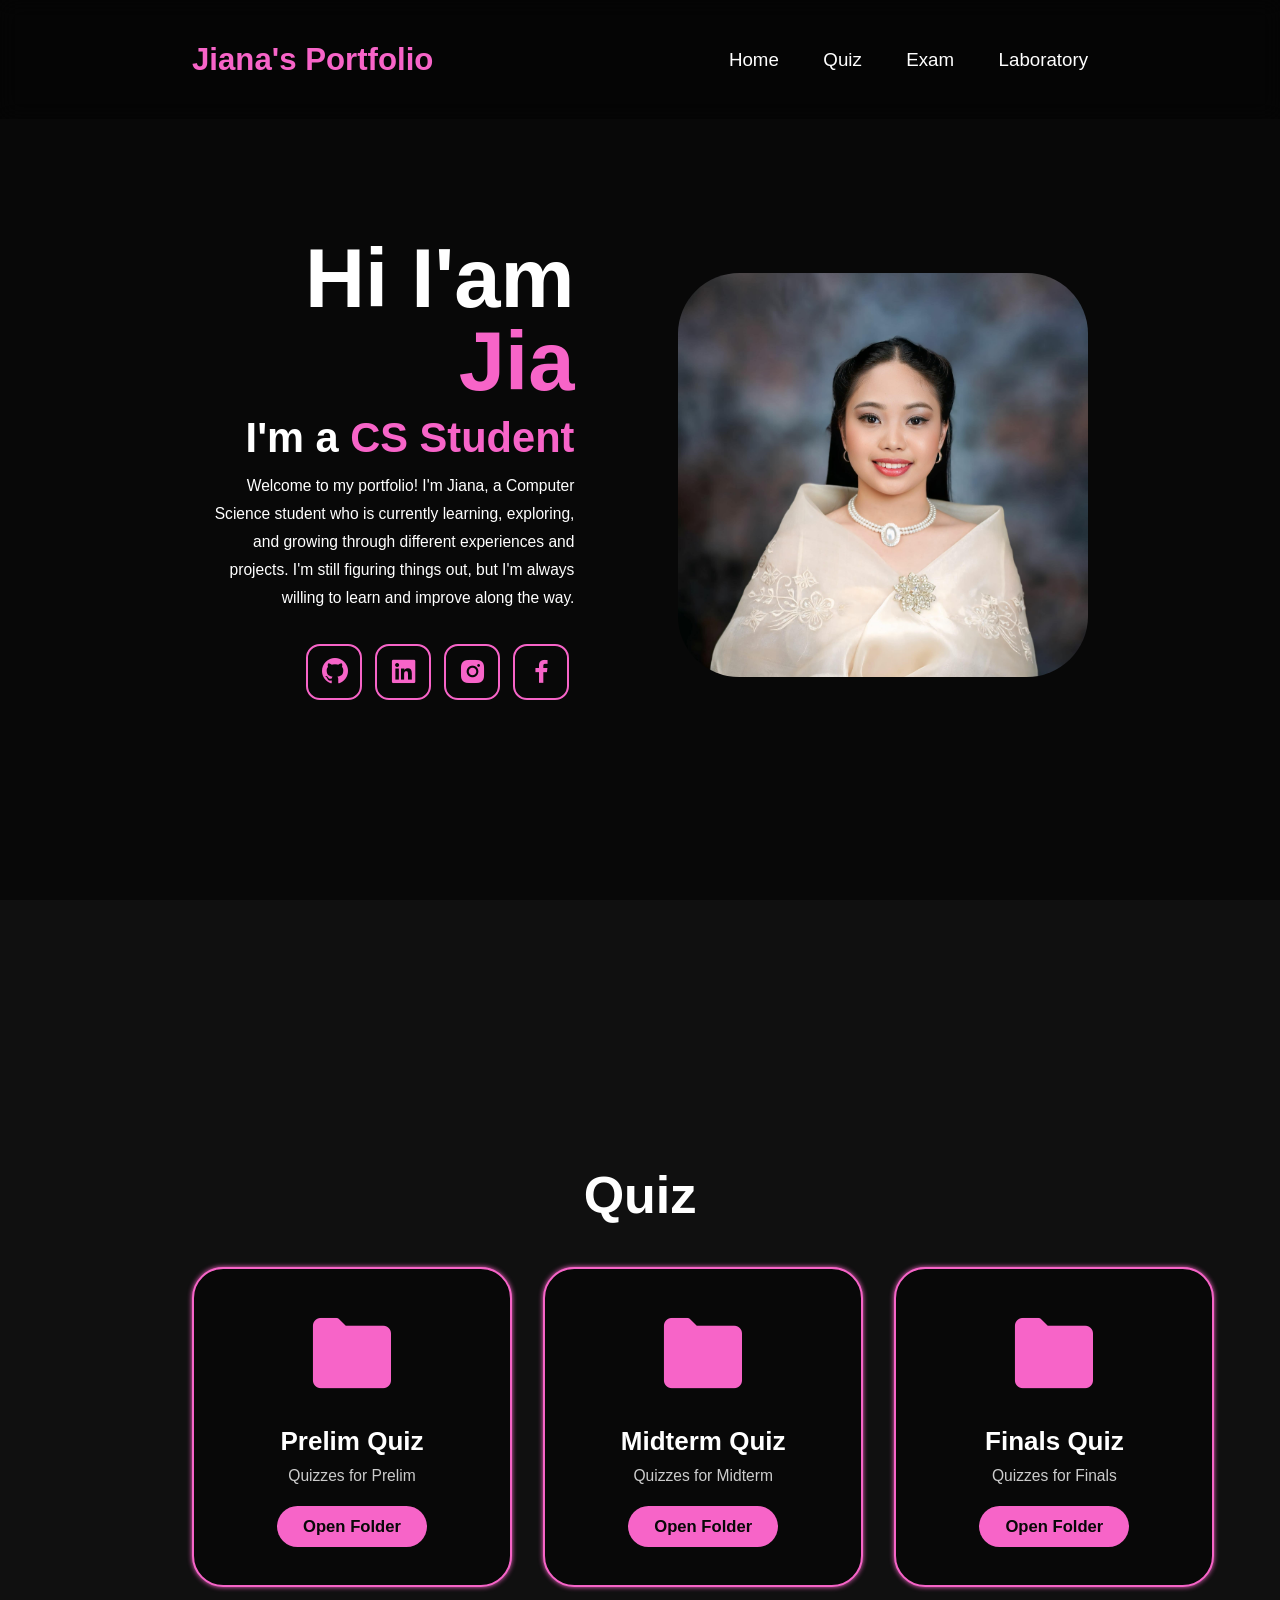
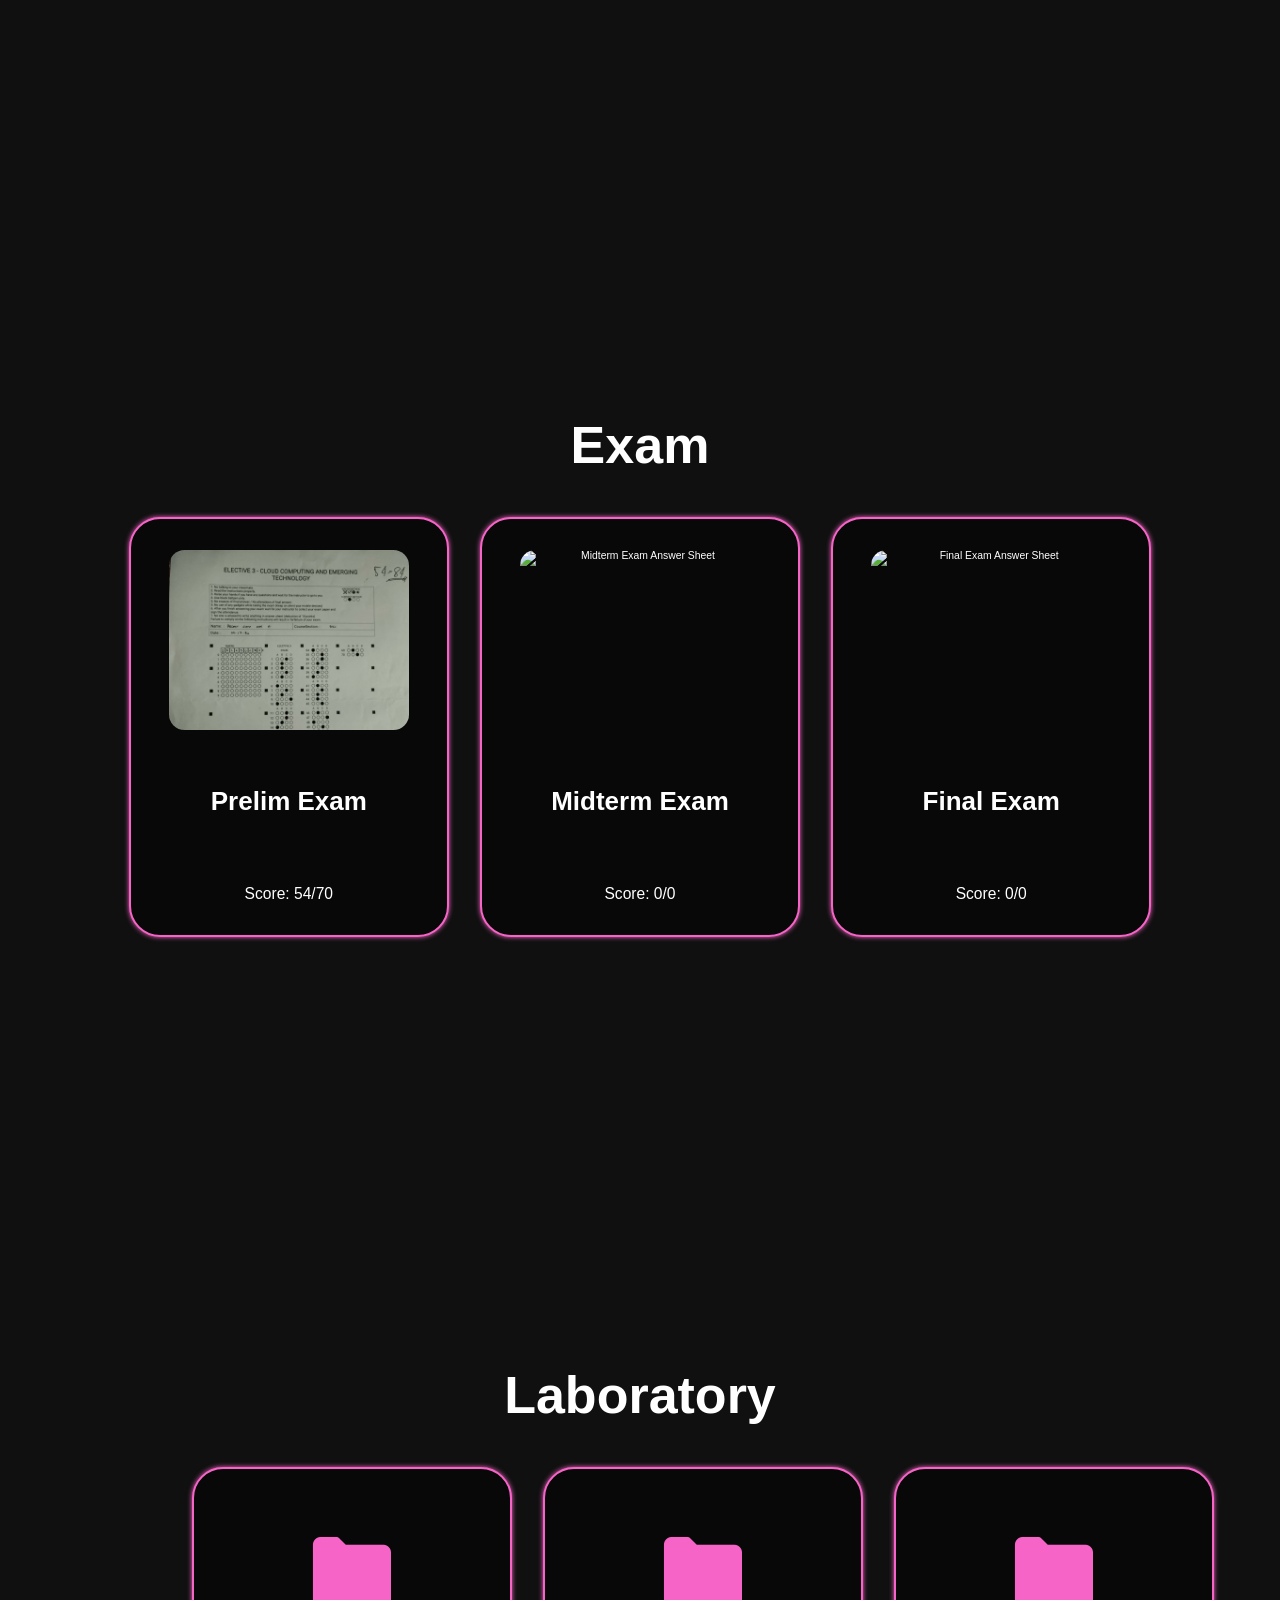
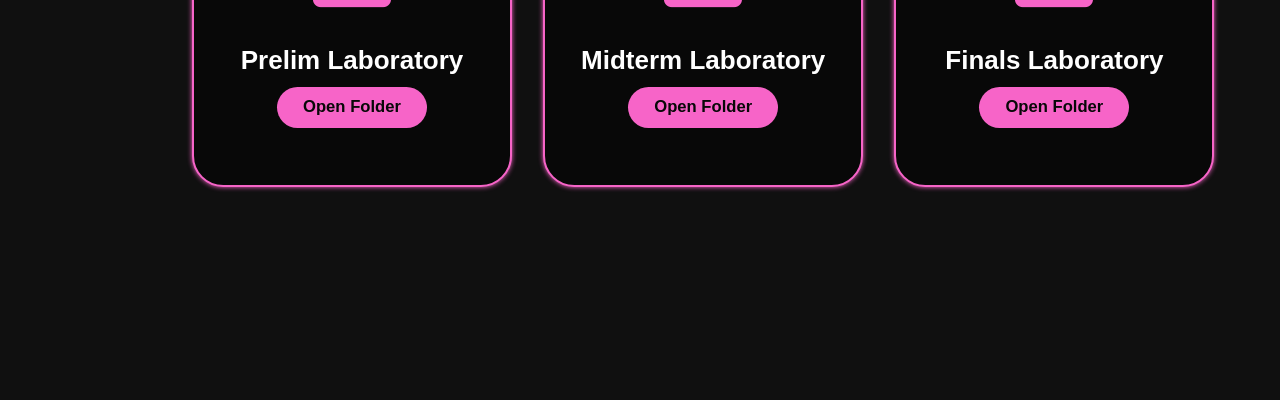
==== commit 12bd20cb: "Update index.html" ====
--- a/index.html
+++ b/index.html
@@ -205,7 +205,7 @@
 
             <div class="file-card">
 
-                <img src="images/quiz1.png"
+                <img src="quiz1.png"
                     alt="Quiz 1">
 
                 <div class="file-info">
--- a/style.css
+++ b/style.css
@@ -24,6 +24,8 @@
 background: var(--bg-color);
 color: var(--text-color);
 }
+
+/* ==HEADER== */
 
 .header {
 position: fixed;
@@ -69,12 +71,16 @@
 border-bottom: 3px solid var(--main-color);
 }
 
+/* ==SECTIONS== */
+
 section {
 min-height: 100vh;
 height: 100vh;
 padding: 12rem 15% 5rem;
 scroll-margin-top: 0;
 }
+
+/* ==HOME== */
 
 .home {
 min-height: 100vh;
@@ -134,7 +140,9 @@
 .social-icons a:hover {
 color: var(--text-color);
 background: var(--main-color);
-}     
+}
+
+/* ==BUTTON== */
 
 .btn {
 display: inline-flex;
@@ -156,6 +164,8 @@
 transform: scale(1.05);
 }
 
+/* ==SCROLLBAR== */
+
 ::-webkit-scrollbar {
 width: 20px;
 }
@@ -167,6 +177,8 @@
 ::-webkit-scrollbar-track {
 background-color: var(--bg-color);
 }
+
+/* ==PROJECT SECTIONS== */
 
 .projects {
 height: 100vh;
@@ -186,6 +198,8 @@
 margin-bottom: 4rem;
 color: var(--text-color);
 }
+
+/* ==FOLDER CONTAINER== */
 
 .folder-container {
 width: 100%;
@@ -258,29 +272,42 @@
 transform: scale(1.05);
 }
 
+/* ==FOLDER CONTENT== */
+
 .folder-content {
 display: none;
 width: 100%;
-height: 100%;
 animation: folderOpen 0.4s ease;
 }
 
 .folder-content.active {
-display: block;
+display: flex;
+flex-direction: column;
+justify-content: center;
+min-height: calc(100vh - 15rem);
 }
 
 @keyframes folderOpen {
-from {
-    opacity: 0;
-    transform: translateY(20px);
-}
-
-to {
-    opacity: 1;
-    transform: translateY(0);
-    }
-
-}
+
+    from {
+        opacity: 0;
+        transform: translateY(20px);
+    }
+
+    to {
+        opacity: 1;
+        transform: translateY(0);
+    }
+
+}
+
+.projects.folder-open {
+    height: auto;
+    min-height: 100vh;
+    justify-content: flex-start;
+}
+
+/* ==FOLDER HEADER== */
 
 .folder-header {
 width: 100%;
@@ -324,6 +351,9 @@
 transform: scale(1.03);
 }
 
+
+/* ==FILE CONTAINER== */
+
 .file-container {
 width: 100%;
 display: grid;
@@ -331,6 +361,8 @@
 gap: 3rem;
 justify-items: center;
 }
+
+/* ==FILE CARD== */
 
 .file-card {
 width: 320px;
@@ -385,112 +417,7 @@
 pointer-events: none;
 }
 
-@media (max-width: 1100px) {
-.header {
-padding: 3rem 5%;
-}
-
-section {
-padding: 12rem 5% 5rem;
-}
-
-.home {
-gap: 5rem;
-}
-
-
-.folder-container {
-grid-template-columns: repeat(2, 1fr);
-}
-
-
-.file-container {
-grid-template-columns: repeat(2, 1fr);
-}
-
-.folder-card {
-width: 300px;
-}
-
-
-.file-card {
-width: 300px;
-}
-
-}
-
-@media (max-width: 750px) {
-
-.header {
-    padding: 2rem 5%;
-    }
-
-.logo {
-    font-size: 2.2rem;
-    }
-
-.navbar a {
-    font-size: 1.5rem;
-    margin-left: 1.5rem;
-    }
-
-.home {
-    flex-direction: column;
-    gap: 4rem;
-    }
-
-.home-content {
-    align-items: center;
-    text-align: center;
-    }
-
-.home-content h1 {
-    font-size: 5rem;
-    }
-
-.home-content h3 {
-    font-size: 2.5rem;
-    }
-
-.home-img img {
-    width: 50vw;
-    }
-
-.projects {
-    height: auto;
-    min-height: 100vh;
-    overflow: visible;
-    }
-
-.projects-box {
-    grid-template-columns: 1fr;
-    }
-
-.folder-container {
-    grid-template-columns: 1fr;
-    }
-
-.file-container {
-    grid-template-columns: 1fr;
-    }
-
-.folder-card {
-    width: 320px;
-    }
-
-.file-card {
-    width: 320px;
-    }
-
-.projects .heading {
-    font-size: 4rem;
-    }
-
-.folder-header h2 {
-    font-size: 3rem;
-    }
-
-}
+/* ==EXAM== */
 
 #exam .projects-box {
 width: 100%;
@@ -520,26 +447,13 @@
 transition: 0.3s ease;
 }
 
-#exam .file-icon {
-width: 120px;
-height: 120px;
-display: flex;
-align-items: center;
-justify-content: center;
+#exam .project-card img {
+width: 240px;
+height: 180px;
+object-fit: cover;
+border-radius: 1.5rem;
 margin-top: 1rem;
-border-radius: 2rem;
-background-color: rgba(247, 100, 200, 0.1);
-border: 2px solid var(--main-color);
-color: var(--main-color);
-font-size: 6rem;
 flex-shrink: 0;
-transition: 0.3s ease;
-}
-
-#exam .project-card:hover .file-icon {
-background-color: var(--main-color);
-color: var(--bg-color);
-transform: scale(1.05);
 }
 
 #exam .project-card h3 {
@@ -557,18 +471,6 @@
 display: flex;
 align-items: center;
 justify-content: center;
-}
-
-#exam .project-card .btn {
-display: inline-flex;
-align-items: center;
-justify-content: center;
-gap: 0.8rem;
-margin-top: auto;
-}
-
-#exam .project-card .btn i {
-font-size: 2rem;
 }
 
 #exam .project-card:hover {
@@ -578,78 +480,186 @@
     0 0 25px rgba(247, 100, 200, 0.3);
 }
 
-@media (max-width: 1100px) {
-#exam .projects-box {
-    grid-template-columns: repeat(2, 320px);
-    }
-}
-
-@media (max-width: 750px) {
-#exam .projects-box {
-    grid-template-columns: 1fr;
-    }
-
-#exam .project-card {
-    width: 320px;
-    height: 400px;
-    }
-
-#exam .file-icon {
-    width: 100px;
-    height: 100px;
-    font-size: 5rem;
-    }
-}
+/* ==PRELIM QUIZ== */
 
 #quiz-prelim .file-container {
-    grid-template-columns: repeat(4, 1fr);
-    justify-content: center;
-    align-items: stretch;
-    gap: 2rem;
+grid-template-columns: repeat(4, 1fr);
+justify-content: center;
+align-items: stretch;
+gap: 2rem;
 }
 
 #quiz-prelim .file-card {
-    width: 100%;
-    min-width: 0;
-}
-
-#lab-prelim .file-container {
-    grid-template-columns: repeat(2, 320px);
-    justify-content: center;
-    align-items: center;
-    gap: 3rem;
-}
-
-#quiz-prelim {
-    overflow: visible;
+width: 100%;
+min-width: 0;
 }
 
 #quiz-prelim .file-container {
     overflow: visible;
 }
 
+/* ==PRELIM LAB== */
+
+#lab-prelim .file-container {
+grid-template-columns: repeat(2, 320px);
+justify-content: center;
+align-items: center;
+gap: 3rem;
+}
+
 @media (max-width: 1100px) {
 
+.header {
+        padding: 3rem 5%;
+    }
+
+section {
+        padding: 12rem 5% 5rem;
+    }
+
+.home {
+        gap: 5rem;
+    }
+
+.folder-container {
+        grid-template-columns: repeat(2, 1fr);
+    }
+
+.file-container {
+        grid-template-columns: repeat(2, 1fr);
+    }
+
+.folder-card {
+        width: 300px;
+    }
+
+.file-card {
+        width: 300px;
+    }
+
+    /* Prelim Quiz */
     #quiz-prelim .file-container {
         grid-template-columns: repeat(2, 320px);
         justify-content: center;
     }
 
+    /* Prelim Lab */
     #lab-prelim .file-container {
         grid-template-columns: repeat(2, 300px);
         justify-content: center;
     }
 
+    /* Exam */
+    #exam .projects-box {
+        grid-template-columns: repeat(2, 320px);
+    }
+
 }
 
 @media (max-width: 750px) {
+
+    .header {
+        padding: 2rem 5%;
+    }
+
+    .logo {
+        font-size: 2.2rem;
+    }
+
+    .navbar a {
+        font-size: 1.5rem;
+        margin-left: 1.5rem;
+    }
+
+    .home {
+        flex-direction: column;
+        gap: 4rem;
+    }
+
+    .home-content {
+        align-items: center;
+        text-align: center;
+    }
+
+    .home-content h1 {
+        font-size: 5rem;
+    }
+
+    .home-content h3 {
+        font-size: 2.5rem;
+    }
+
+    .home-img img {
+        width: 50vw;
+    }
+
+    .projects {
+        height: auto;
+        min-height: 100vh;
+        overflow: visible;
+    }
+
+    .projects.folder-open {
+        height: auto;
+    }
+
+    .projects-box {
+        grid-template-columns: 1fr;
+    }
+
+    .folder-container {
+        grid-template-columns: 1fr;
+    }
+
+    .file-container {
+        grid-template-columns: 1fr;
+    }
+
+    .folder-card {
+        width: 320px;
+    }
+
+    .file-card {
+        width: 320px;
+    }
+
+    .projects .heading {
+        font-size: 4rem;
+    }
+
+    .folder-header h2 {
+        font-size: 3rem;
+    }
+
+
+    /* Prelim Quiz */
 
     #quiz-prelim .file-container {
         grid-template-columns: 1fr;
     }
 
+
+    /* Prelim Lab */
+
     #lab-prelim .file-container {
         grid-template-columns: 1fr;
     }
 
-}
+
+    /* Exam */
+
+    #exam .projects-box {
+        grid-template-columns: 1fr;
+    }
+
+    #exam .project-card {
+        width: 320px;
+        height: 400px;
+    }
+
+    #exam .project-card img {
+        width: 220px;
+        height: 160px;
+    }
+
+}
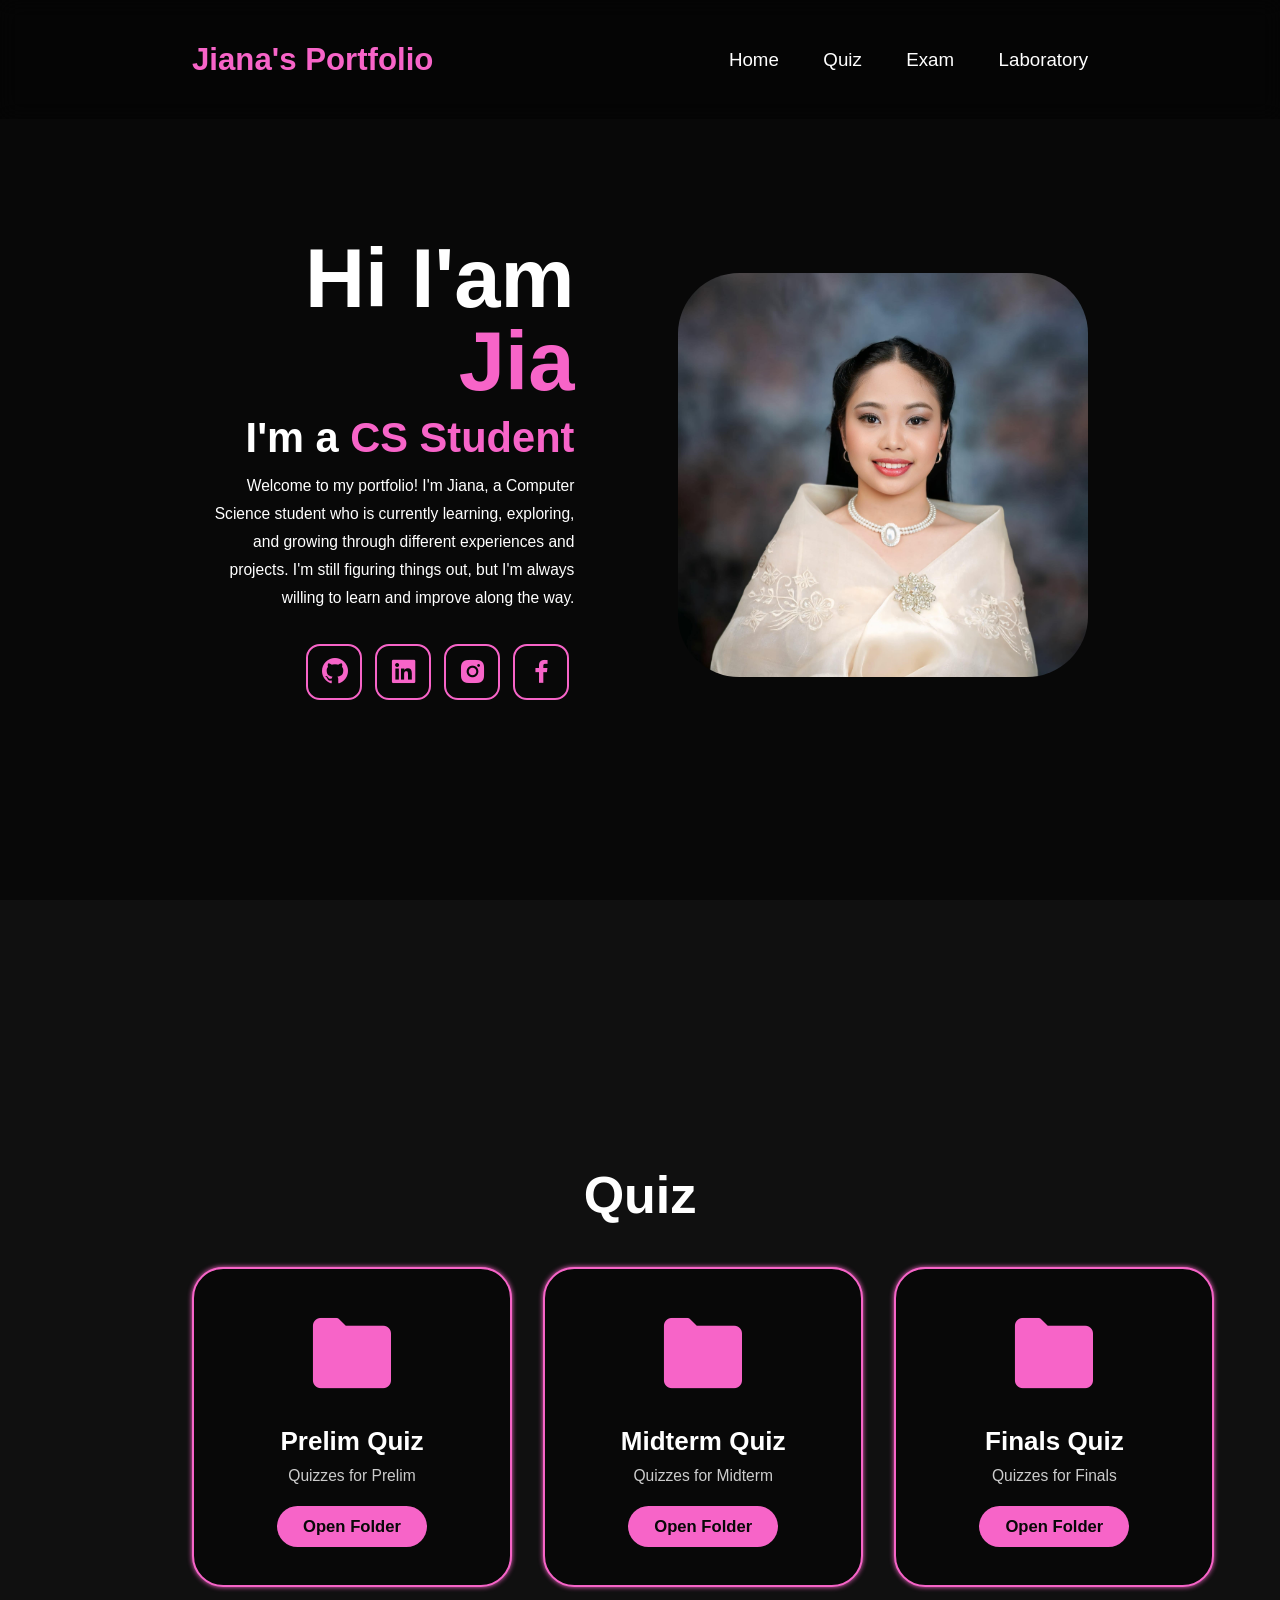
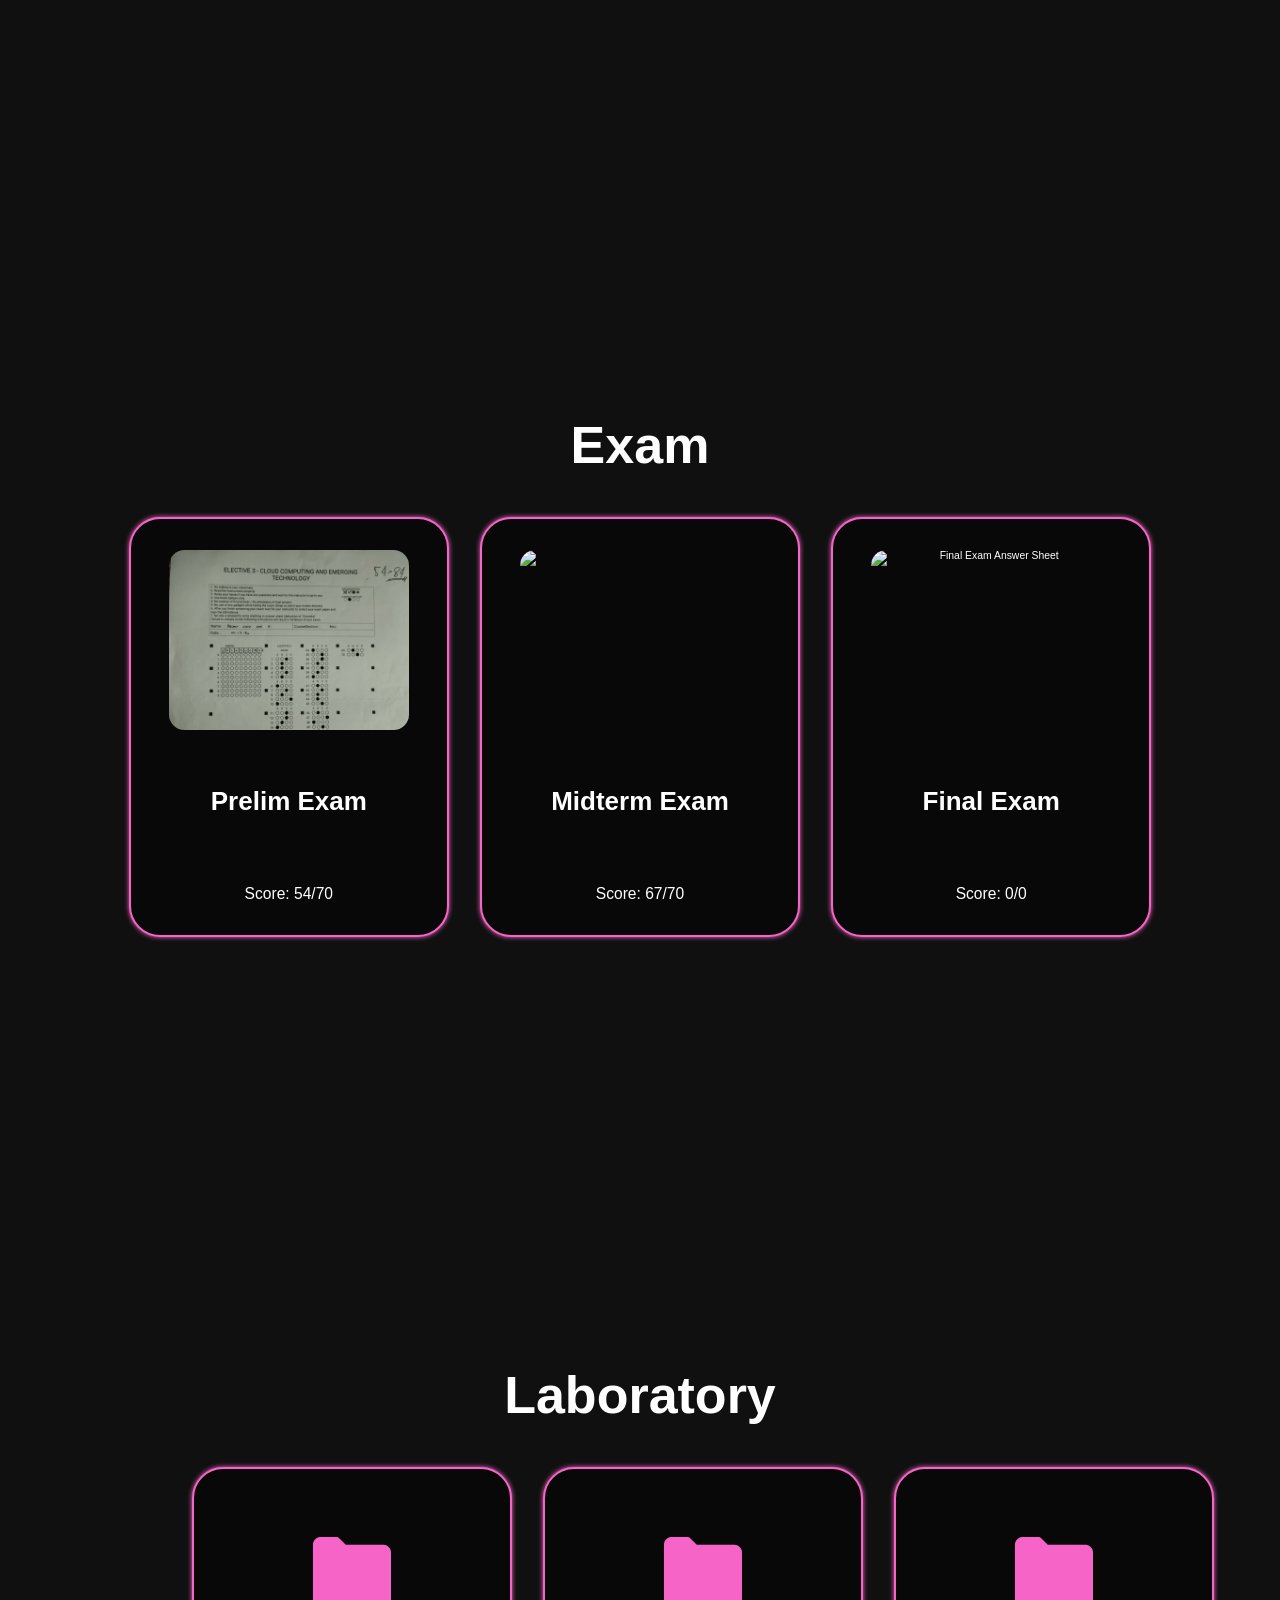
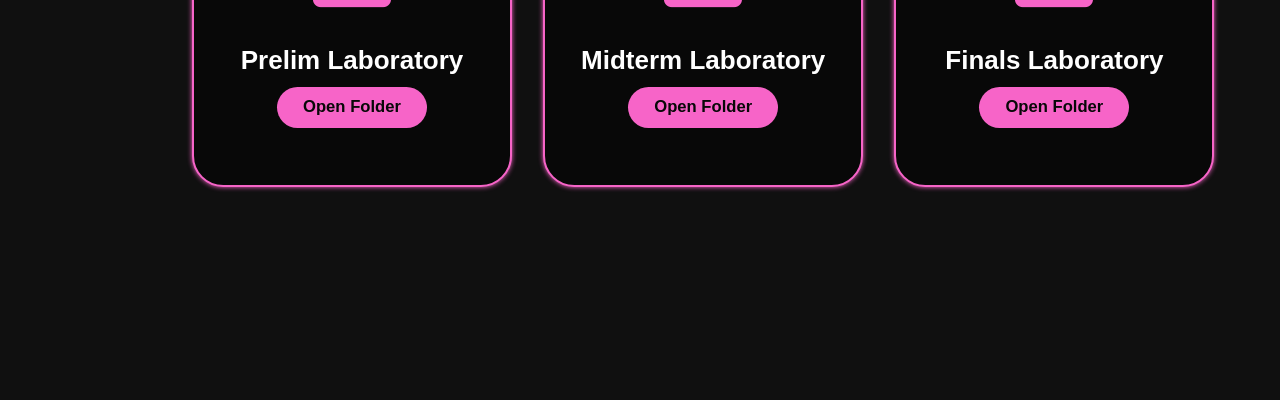
==== commit a0a1bc76: "Update index.html" ====
--- a/index.html
+++ b/index.html
@@ -205,7 +205,7 @@
 
             <div class="file-card">
 
-                <img src="quiz1.png"
+                <img src="images/pquiz1.png"
                     alt="Quiz 1">
 
                 <div class="file-info">
@@ -236,7 +236,7 @@
 
             <div class="file-card">
 
-                <img src="pquiz2.png"
+                <img src="images/pquiz2.png"
                     alt="Quiz 2">
 
                 <div class="file-info">
@@ -267,7 +267,7 @@
 
             <div class="file-card">
 
-                <img src="pquiz3.png"
+                <img src="images/pquiz3.png"
                     alt="Quiz 3">
 
                 <div class="file-info">
@@ -298,7 +298,7 @@
 
             <div class="file-card">
 
-                <img src="plongquiz.png"
+                <img src="images/plongquiz.png"
                     alt="Long Quiz">
 
                 <div class="file-info">
@@ -329,95 +329,111 @@
 
     </div>
 
-    <!-- =====MIDTERM QUIZ==== -->
-
-    <div class="folder-content"
-        id="quiz-midterm">
-
-        <div class="folder-header">
-
-            <button class="back-btn"
-                onclick="closeFolder('quiz-midterm', 'quiz')">
-
-                <i class="bx bx-arrow-back"></i>
-
-                Back to Quiz
-
-            </button>
-
-            <h2>
-
-                <i class="bx bxs-folder"></i>
-
-                Midterm Quiz
-
-            </h2>
-
-        </div>
-
-        <div class="file-container">
-
-            <div class="file-card">
-
-                <div class="file-icon">
-                    <i class="bx bxs-file-blank"></i>
-                </div>
-
-                <div class="file-info">
-
-                    <h3>
-                        Quiz 1
-                    </h3>
-
-                    <p>
-                        Coming soon
-                    </p>
-
-                    <a href="#"
-                        class="btn disabled-btn">
-
-                        <i class="bx bx-lock"></i>
-
-                        Not Available
-
-                    </a>
-
-                </div>
-
-            </div>
-
-            <div class="file-card">
-
-                <div class="file-icon">
-                    <i class="bx bxs-file-blank"></i>
-                </div>
-
-                <div class="file-info">
-
-                    <h3>
-                        Quiz 2
-                    </h3>
-
-                    <p>
-                        Coming soon
-                    </p>
-
-                    <a href="#"
-                        class="btn disabled-btn">
-
-                        <i class="bx bx-lock"></i>
-
-                        Not Available
-
-                    </a>
-
-                </div>
-
-            </div>
-
-        </div>
-
-    </div>
+    <!-- ===== MIDTERM QUIZ ===== -->
+
+<div class="folder-content" id="quiz-midterm">
+
+    <div class="folder-header">
+
+        <button class="back-btn"
+            onclick="closeFolder('quiz-midterm', 'quiz')">
+
+            <i class="bx bx-arrow-back"></i>
+            Back to Quiz
+
+        </button>
+
+        <h2>
+            <i class="bx bxs-folder"></i>
+            Midterm Quiz
+        </h2>
+
+    </div>
+
+    <div class="file-container midterm-quiz-container">
+
+        <!-- QUIZ 1 - DISABLED -->
+
+        <div class="file-card">
+
+            <img src="images/mquiz1.png"
+                alt="Midterm Quiz 1">
+
+            <div class="file-info">
+
+                <h3>Quiz 1</h3>
+
+                <p>Score: 55/100</p>
+
+                <button type="button"
+                    class="btn disabled-btn"
+                    disabled>
+
+                    <i class="bx bx-lock"></i>
+                    Not Available
+
+                </button>
+
+            </div>
+
+        </div>
+
+        <!-- QUIZ 2 -->
+
+        <div class="file-card">
+
+            <img src="images/mquiz2.png"
+                alt="Midterm Quiz 2">
+
+            <div class="file-info">
+
+                <h3>Quiz 2</h3>
+
+                <p>Score: 25/30</p>
+
+                <a href="https://script.google.com/macros/s/AKfycbwgAMI1IWKCl0UzewwXD0EKrMgwR-fWhvM56-p1HKGy68zysf6g6AB_GXrXKUeOQDZZlw/exec"
+                        target="_blank"
+                        class="btn">
+
+                    <i class="bx bx-file"></i>
+                    View Quiz
+
+                </a>
+
+            </div>
+
+        </div>
+
+        <!-- QUIZ 3 -->
+
+        <div class="file-card">
+
+            <img src="images/mquiz3.png"
+                alt="Midterm Quiz 3">
+
+            <div class="file-info">
+
+                <h3>Quiz 3</h3>
+
+                <p>Score: 18/25</p>
+
+                <a href="https://script.google.com/macros/s/AKfycbwgAMI1IWKCl0UzewwXD0EKrMgwR-fWhvM56-p1HKGy68zysf6g6AB_GXrXKUeOQDZZlw/exec"
+                        target="_blank"
+                        class="btn">
+
+                    <i class="bx bx-file"></i>
+                    View Quiz
+
+                </a>
+
+            </div>
+
+        </div>
+
+    </div>
+
+</div>
+
 
     <!-- ====FINALS QUIZ==== -->
 
@@ -525,7 +541,7 @@
 
         <div class="project-card">
 
-            <img src="prelimexam.jpg"
+            <img src="images/prelimexam.jpg"
                 alt="Prelim Exam Answer Sheet">
 
             <h3>
@@ -543,14 +559,14 @@
         <div class="project-card">
 
             <img src="midtermexam.jpg"
-                alt="Midterm Exam Answer Sheet">
+                alt=" ">
 
             <h3>
                 Midterm Exam
             </h3>
 
             <p>
-                Score: 0/0
+                Score: 67/70
             </p>
 
         </div>
@@ -681,7 +697,7 @@
 
             <div class="file-card">
 
-                <img src="lab1.png"
+                <img src="images/plab1.png"
                     alt="Virtual Machine Deployment">
 
                 <div class="file-info">
@@ -713,7 +729,7 @@
 
             <div class="file-card">
 
-                <img src="lab2.png"
+                <img src="images/plab2.png"
                     alt="Virtual Server Installation">
 
                 <div class="file-info">
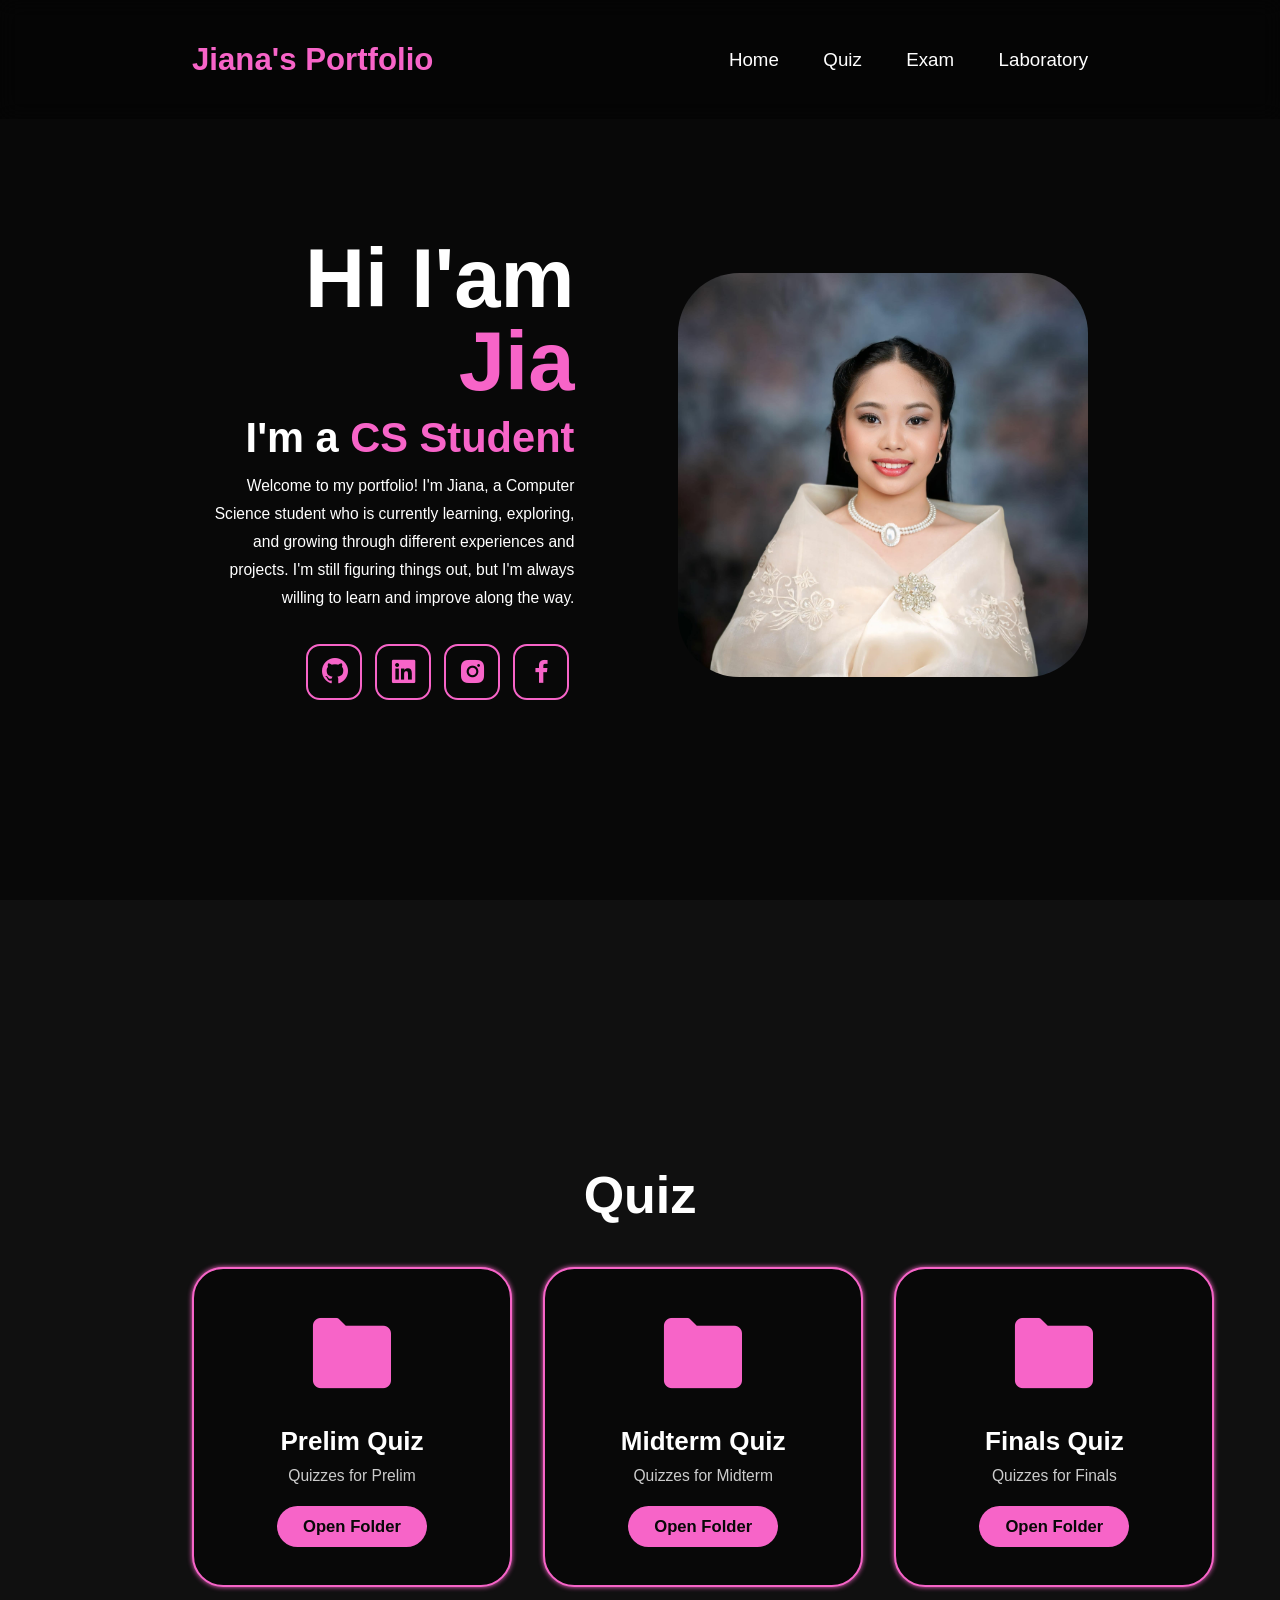
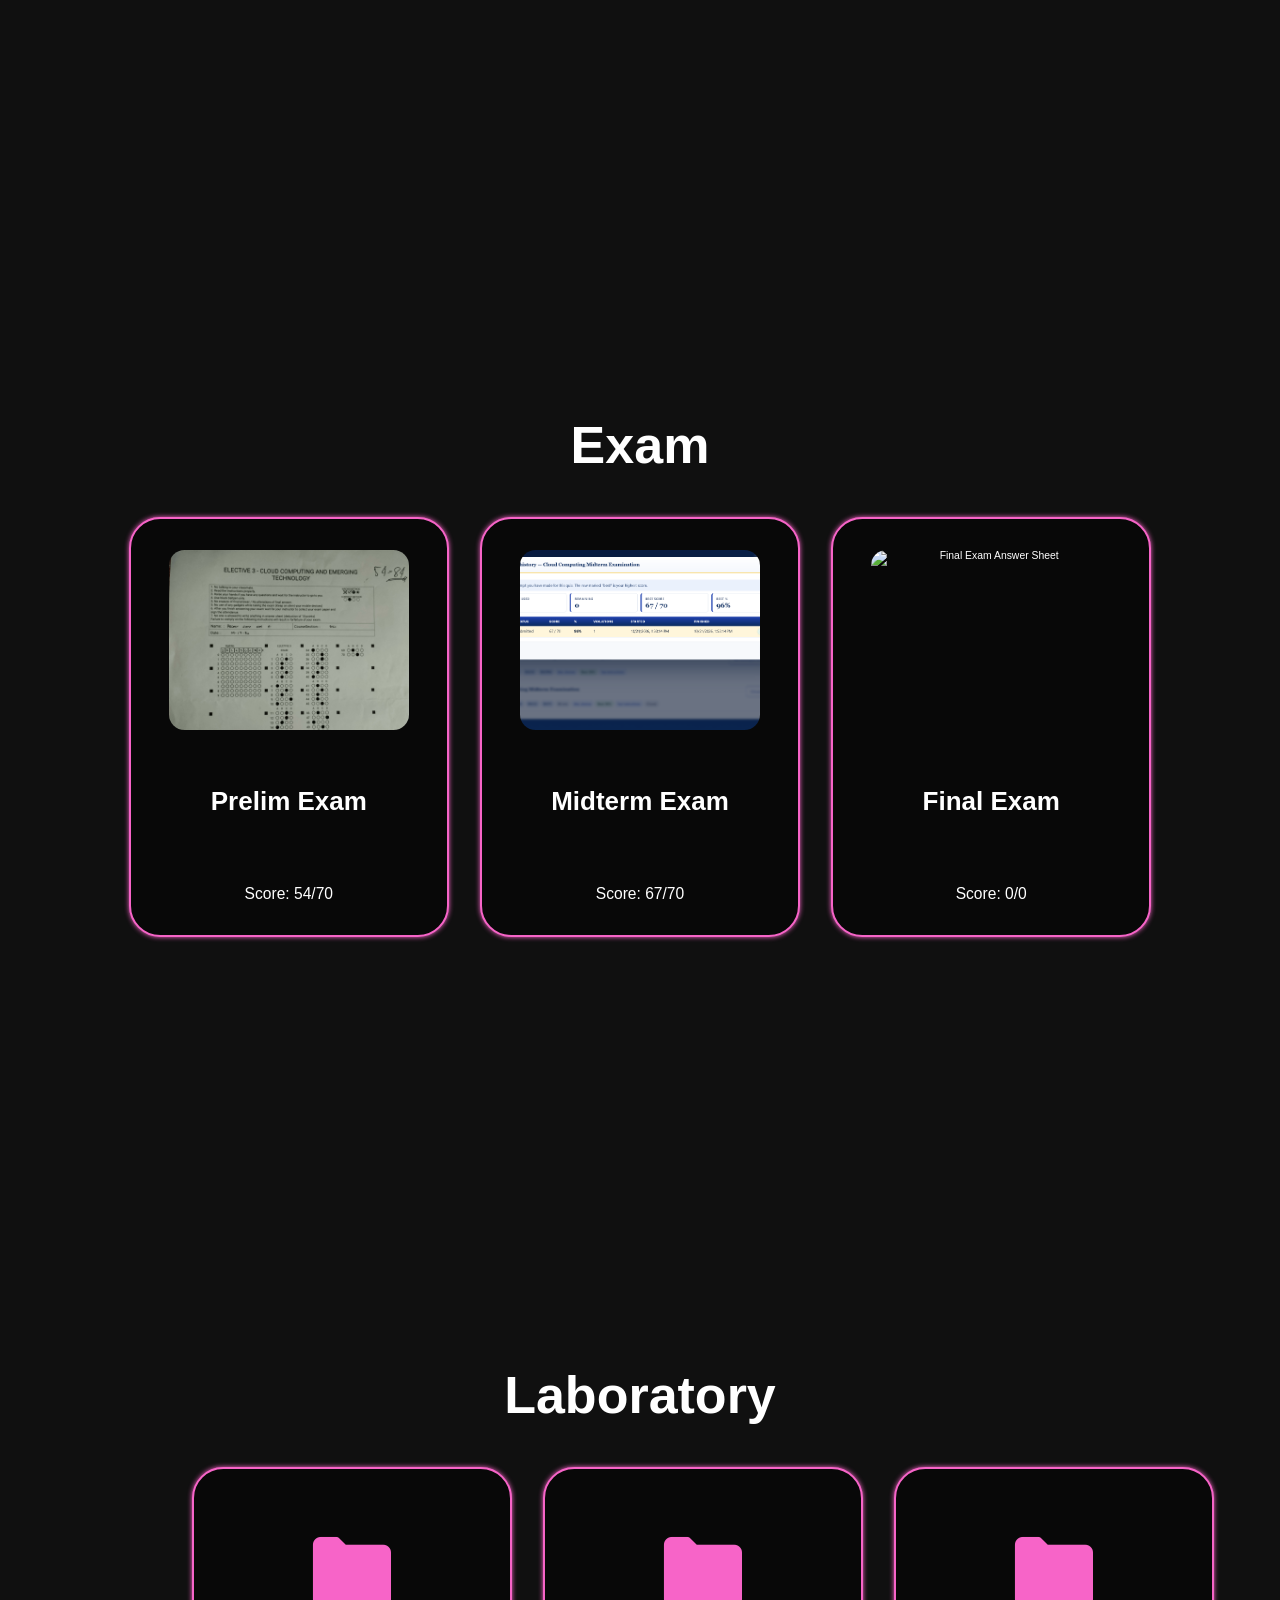
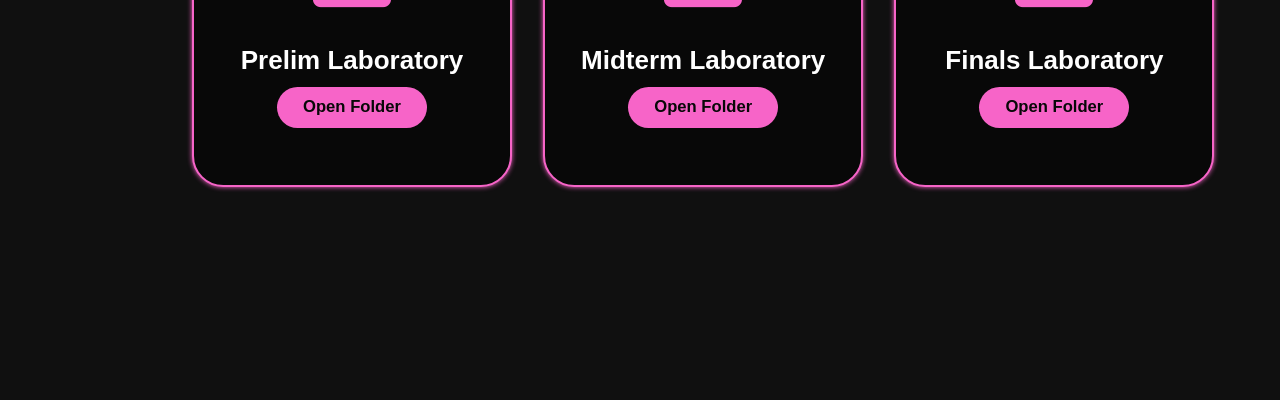
==== commit 30a9c7bb: "Update index.html" ====
--- a/index.html
+++ b/index.html
@@ -542,7 +542,7 @@
         <div class="project-card">
 
             <img src="images/prelimexam.jpg"
-                alt="Prelim Exam Answer Sheet">
+                alt=" ">
 
             <h3>
                 Prelim Exam
@@ -558,7 +558,7 @@
 
         <div class="project-card">
 
-            <img src="midtermexam.jpg"
+            <img src="images/midtermexam.png"
                 alt=" ">
 
             <h3>
